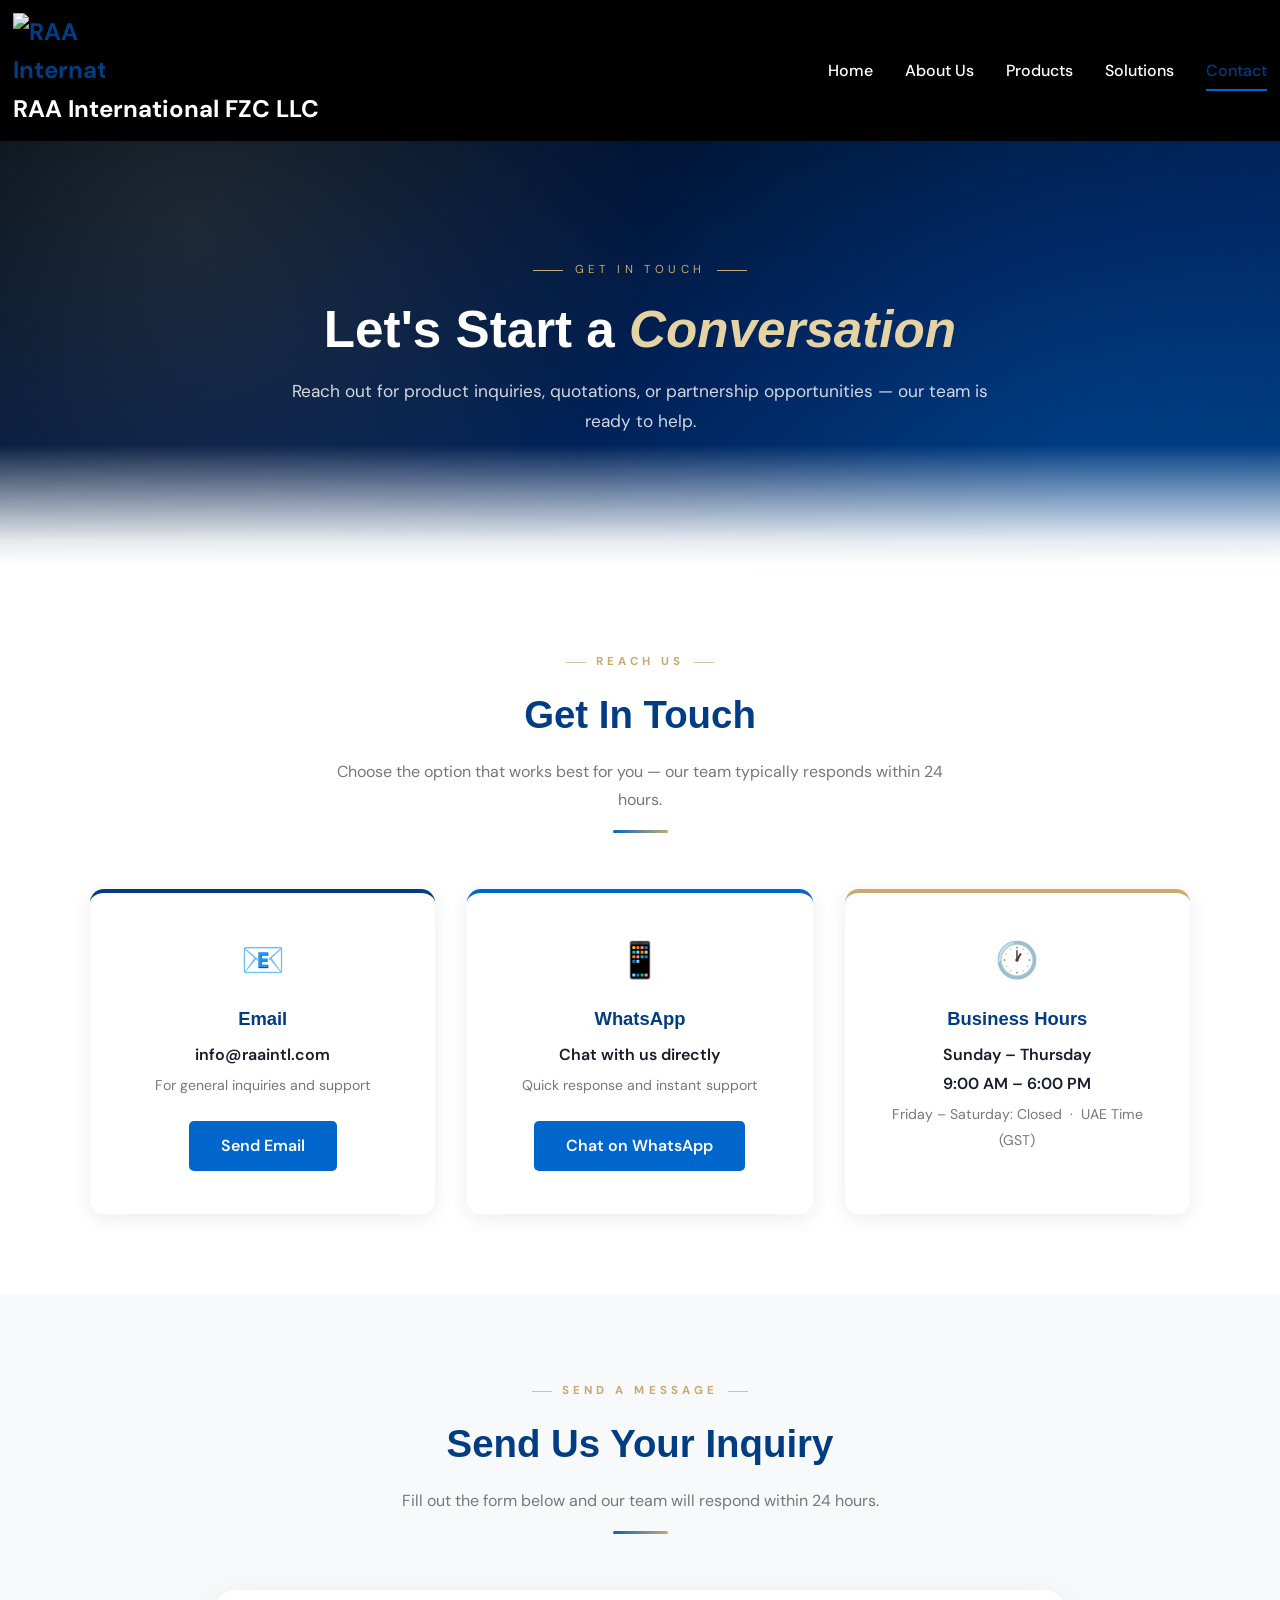
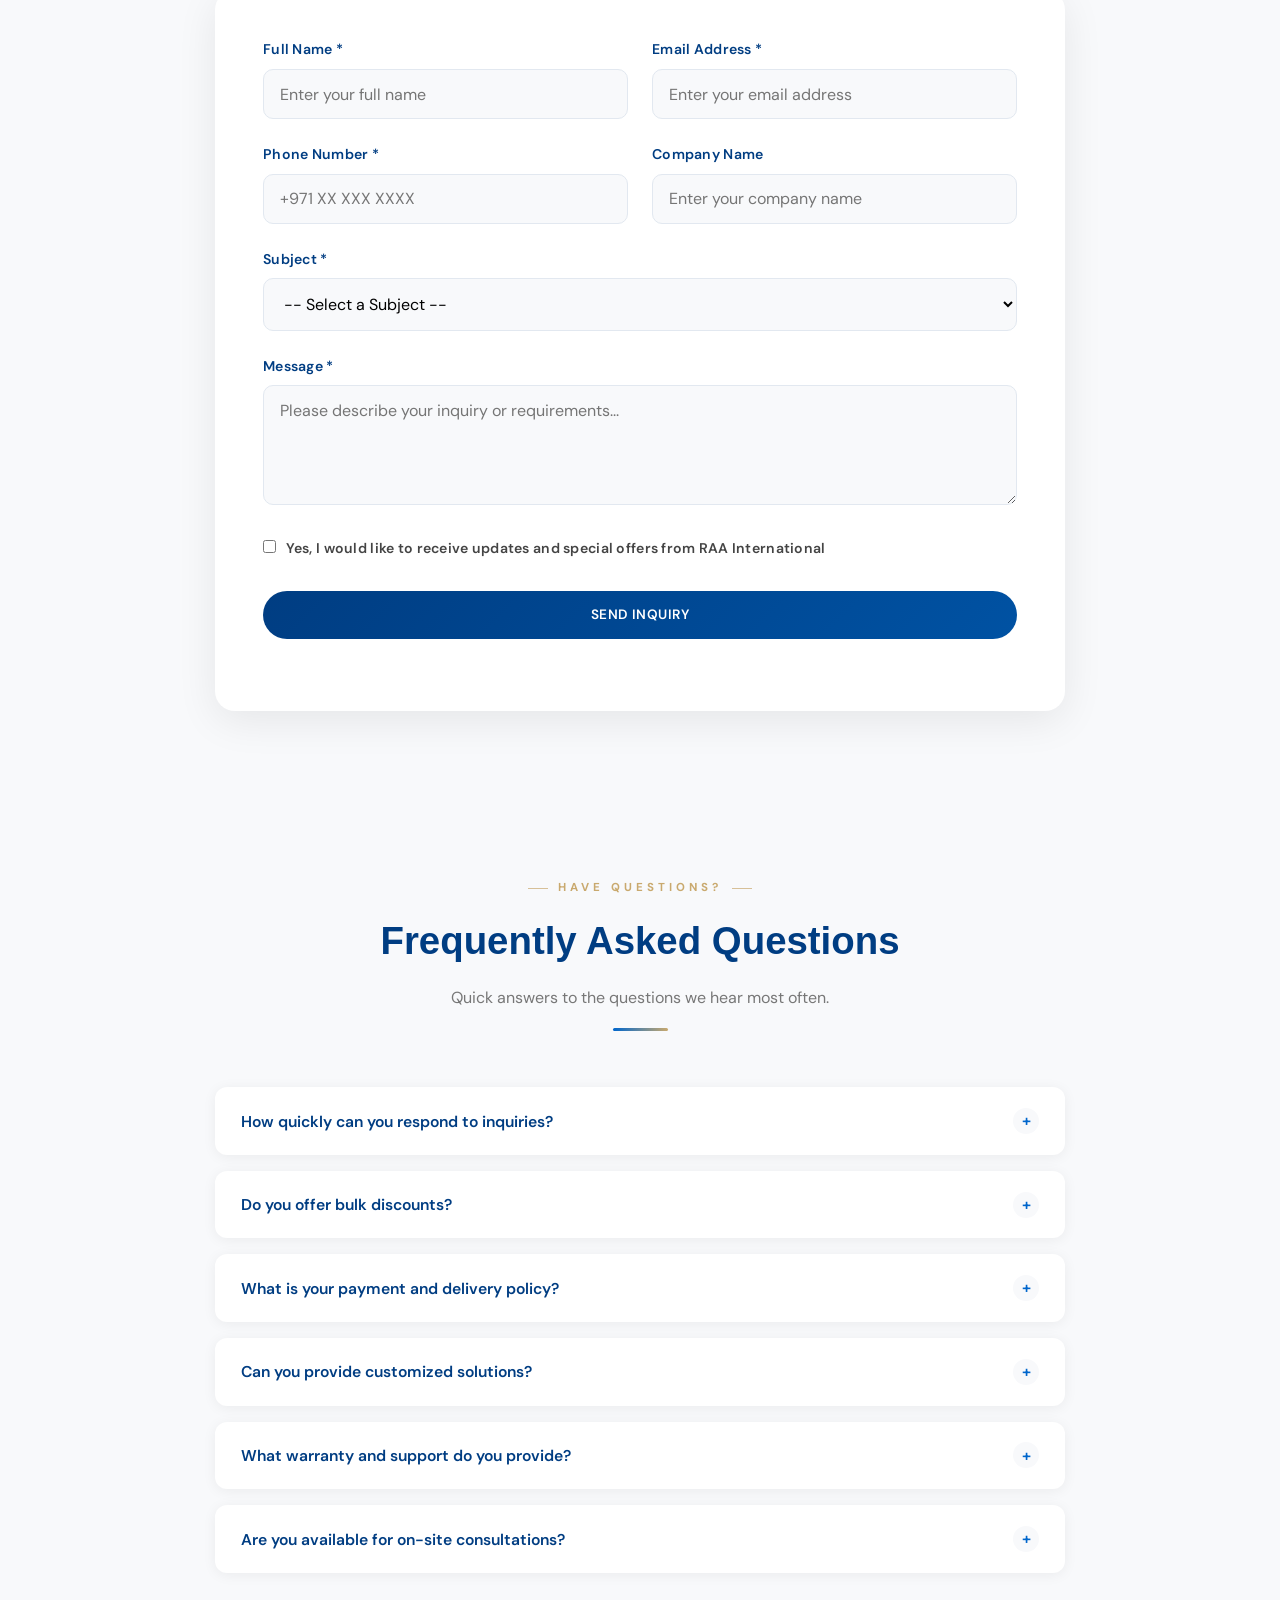
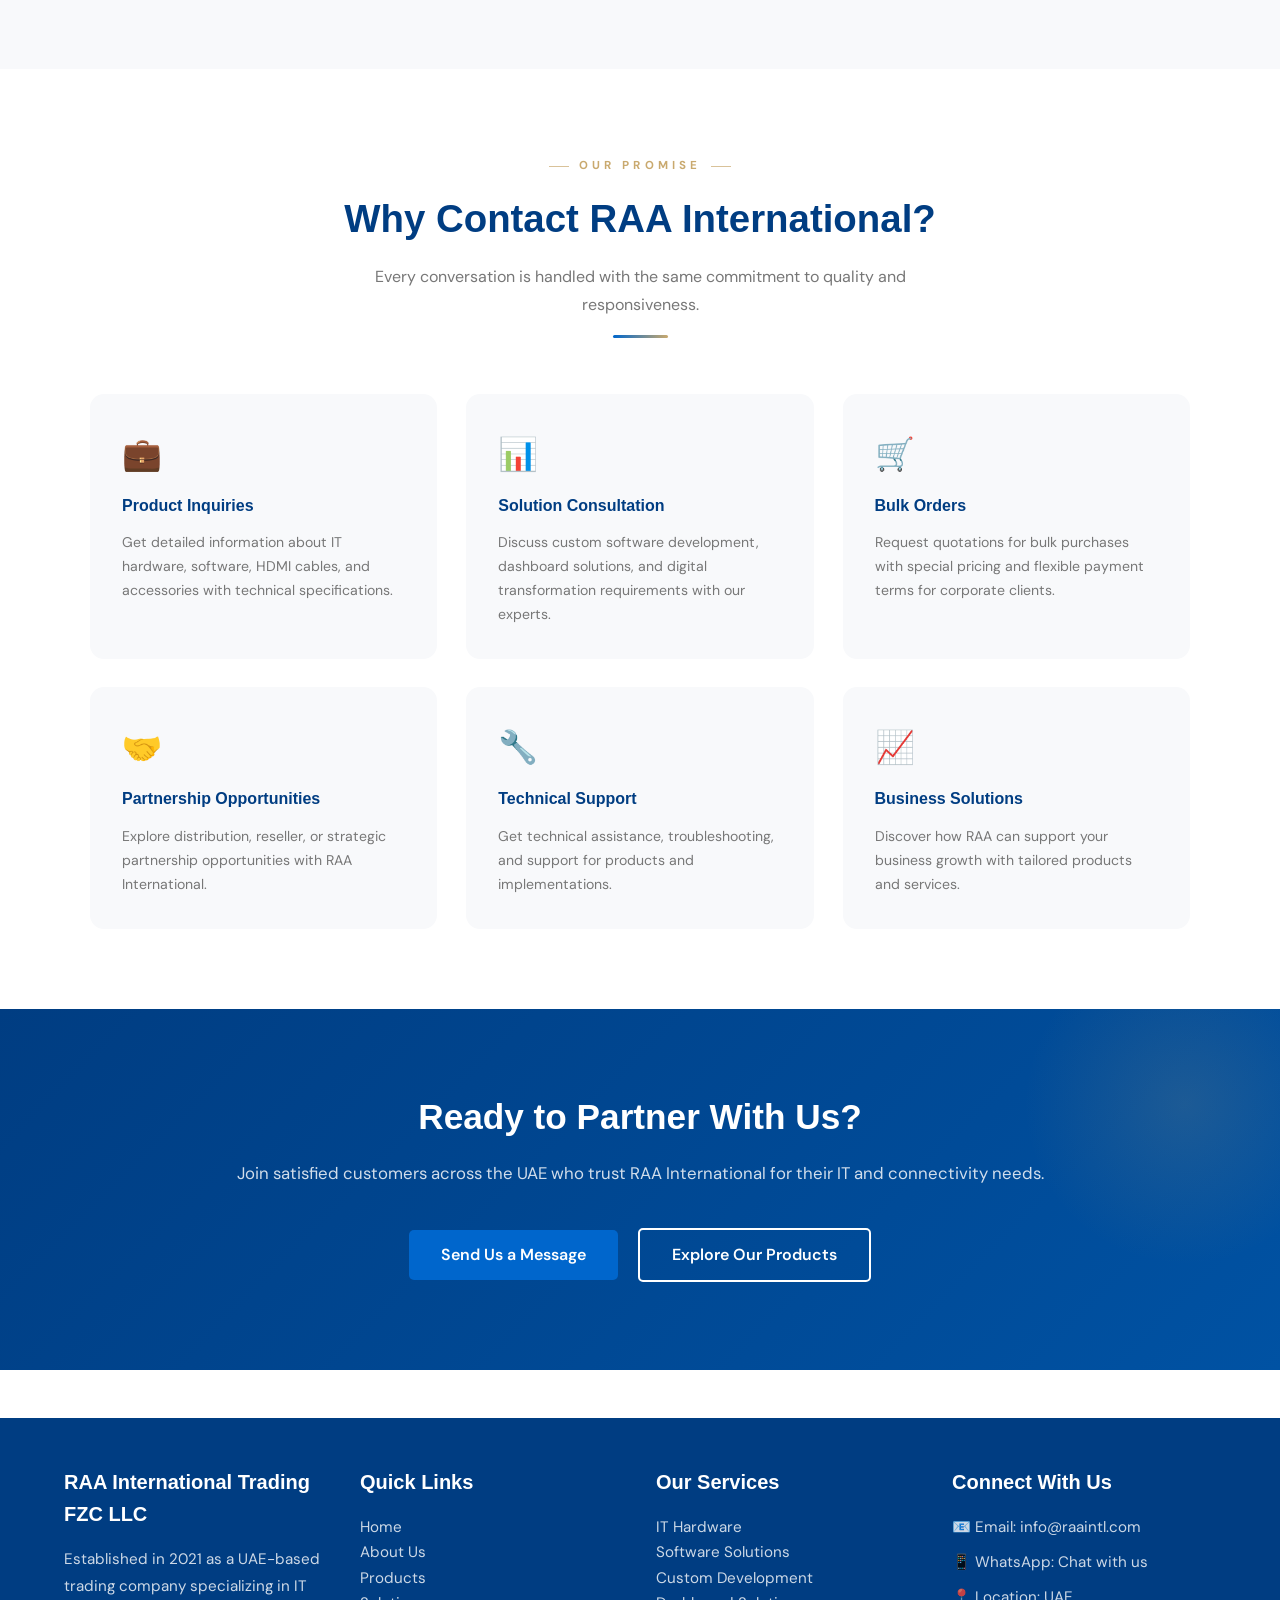
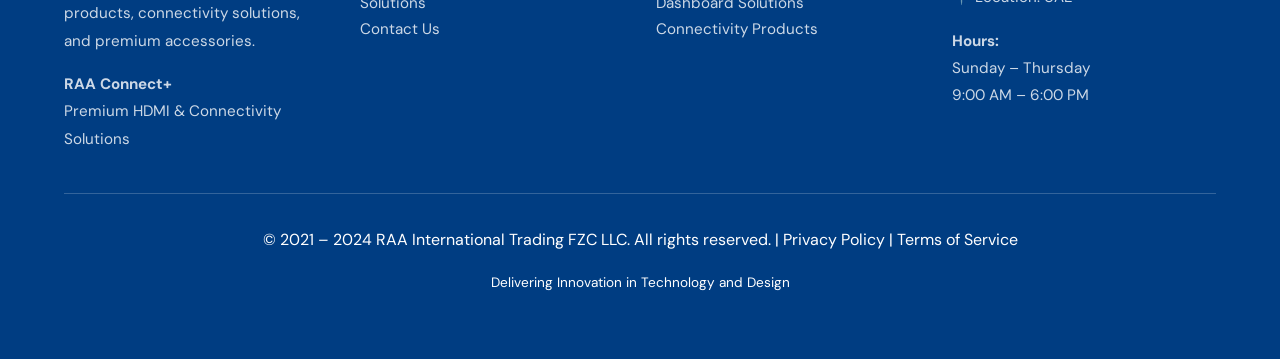
==== contact.html @ 1f9fe879 "Add files via upload" ====
<!DOCTYPE html>
<html lang="en">

<head>
    <meta charset="UTF-8">
    <meta name="viewport" content="width=device-width, initial-scale=1.0">
    <meta name="description"
        content="Contact RAA International Trading FZC LLC - Get in touch for product inquiries, quotations, or partnership opportunities in the UAE.">
    <meta name="keywords" content="contact RAA International, inquiry, support, partnership, UAE">
    <meta name="author" content="RAA International Trading FZC LLC">
    <title>Contact Us - RAA International Trading</title>
    <link rel="stylesheet" href="styles.css">
    <link
        href="https://fonts.googleapis.com/css2?family=Cormorant+Garamond:ital,wght@0,300;0,400;0,600;1,300&family=DM+Sans:wght@300;400;500;600;700&display=swap"
        rel="stylesheet">

    <style>
        /* ══════════════════════════════════════════
           CONTACT PAGE — ADDITIONAL STYLES
        ══════════════════════════════════════════ */

        :root {
            --gold: #C9A96E;
            --gold-light: #e6d3a3;
            --gold-dark: #9F7E4A;
            --blue-deep: #003D82;
            --blue-mid: #0052A3;
            --blue-accent: #0066CC;
            --off-white: #F8F9FB;
            --text-dark: #1a1a2e;
            --text-mid: #444;
            --text-soft: #777;
        }

        /* ── HERO ── */
        .con-hero {
            position: relative;
            width: 100vw;
            left: 50%;
            margin-left: -50vw;
            padding: 7rem 5% 8rem;
            overflow: hidden;
            background: linear-gradient(160deg, #000c1a 0%, #002055 55%, #003D82 100%);
            text-align: center;
        }

        .con-hero::before {
            content: "";
            position: absolute;
            inset: 0;
            background-image:
                radial-gradient(circle at 15% 20%, rgba(201, 169, 110, 0.15) 0%, transparent 40%),
                radial-gradient(circle at 85% 80%, rgba(0, 102, 204, 0.25) 0%, transparent 45%);
            pointer-events: none;
        }

        .con-hero-content {
            position: relative;
            z-index: 2;
            max-width: 700px;
            margin: 0 auto;
            color: #fff;
        }

        .con-hero-eyebrow {
            font-size: 0.72rem;
            letter-spacing: 0.38em;
            text-transform: uppercase;
            color: var(--gold);
            margin-bottom: 1.2rem;
            display: inline-flex;
            align-items: center;
            gap: 12px;
        }

        .con-hero-eyebrow::before,
        .con-hero-eyebrow::after {
            content: '';
            width: 30px;
            height: 1px;
            background: var(--gold);
        }

        .con-hero-content h1 {
            color: #fff;
            font-size: clamp(2.2rem, 4.5vw, 3.2rem);
            font-weight: 800;
            line-height: 1.2;
            margin-bottom: 1rem;
        }

        .con-hero-content h1 em {
            font-style: italic;
            color: var(--gold-light);
        }

        .con-hero-content p {
            color: rgba(255, 255, 255, 0.82);
            font-size: 1.08rem;
            line-height: 1.75;
            margin-bottom: 0;
        }

        .con-hero::after {
            content: "";
            position: absolute;
            bottom: 0;
            left: 0;
            width: 100%;
            height: 120px;
            background: linear-gradient(to bottom, transparent 0%, rgba(255, 255, 255, 0.9) 80%, #fff 100%);
            z-index: 1;
            pointer-events: none;
        }

        /* ── SECTION WRAPPER ── */
        .con-section {
            padding: 5rem 5%;
        }

        .con-section.alt-bg {
            background: var(--off-white);
        }

        .con-section-header {
            text-align: center;
            margin-bottom: 3.5rem;
        }

        .section-eyebrow {
            font-size: 0.72rem;
            letter-spacing: 0.35em;
            text-transform: uppercase;
            color: var(--gold);
            font-weight: 700;
            display: inline-flex;
            align-items: center;
            gap: 10px;
            margin-bottom: 0.8rem;
        }

        .section-eyebrow::before,
        .section-eyebrow::after {
            content: '';
            width: 20px;
            height: 1px;
            background: var(--gold);
            opacity: 0.7;
        }

        .con-section-header h2 {
            font-size: clamp(1.8rem, 3vw, 2.6rem);
            color: var(--blue-deep);
            margin-bottom: 0.8rem;
        }

        .con-section-header p {
            color: var(--text-soft);
            font-size: 1rem;
            max-width: 650px;
            margin: 0 auto;
            line-height: 1.75;
        }

        .section-divider {
            width: 55px;
            height: 3px;
            background: linear-gradient(90deg, var(--blue-accent), var(--gold));
            border-radius: 2px;
            margin: 1rem auto 0;
        }

        /* ── CONTACT INFO CARDS ── */
        .con-info-grid {
            display: grid;
            grid-template-columns: repeat(3, 1fr);
            gap: 2rem;
            max-width: 1100px;
            margin: 0 auto;
        }

        .con-info-card {
            background: #fff;
            border-radius: 14px;
            padding: 2.4rem 2rem;
            text-align: center;
            box-shadow: 0 4px 20px rgba(0, 0, 0, 0.08);
            border-top: 4px solid var(--blue-deep);
            transition: all 0.3s ease;
        }

        .con-info-card:nth-child(2) {
            border-top-color: var(--blue-accent);
        }

        .con-info-card:nth-child(3) {
            border-top-color: var(--gold);
        }

        .con-info-card:hover {
            transform: translateY(-6px);
            box-shadow: 0 14px 34px rgba(0, 0, 0, 0.14);
        }

        .con-info-icon {
            font-size: 2.2rem;
            margin-bottom: 1rem;
        }

        .con-info-card h3 {
            color: var(--blue-deep);
            font-size: 1.15rem;
            margin-bottom: 0.5rem;
        }

        .con-info-card .con-info-main {
            color: var(--text-dark);
            font-weight: 600;
            margin-bottom: 0.2rem;
        }

        .con-info-card .con-info-sub {
            font-size: 0.88rem;
            color: var(--text-soft);
            margin-bottom: 1.4rem;
        }

        @media (max-width: 900px) {
            .con-info-grid {
                grid-template-columns: 1fr;
            }
        }

        /* ── FORM PANEL ── */
        .con-form-panel {
            max-width: 850px;
            margin: 0 auto;
            background: #fff;
            border-radius: 20px;
            padding: 3rem;
            box-shadow: 0 10px 40px rgba(0, 0, 0, 0.08);
        }

        .con-form-grid {
            display: grid;
            grid-template-columns: 1fr 1fr;
            gap: 0 1.5rem;
        }

        .con-form-grid .form-group.full {
            grid-column: 1 / -1;
        }

        #contactForm {
            max-width: none;
            margin: 0;
        }

        #contactForm label {
            font-size: 0.88rem;
            font-weight: 600;
            color: var(--blue-deep);
            letter-spacing: 0.02em;
        }

        #contactForm input[type="text"],
        #contactForm input[type="email"],
        #contactForm input[type="tel"],
        #contactForm textarea,
        #contactForm select {
            border: 1px solid #e2e8f0;
            border-radius: 10px;
            padding: 0.85rem 1rem;
            background: var(--off-white);
            font-family: 'DM Sans', sans-serif;
        }

        #contactForm input[type="text"]:focus,
        #contactForm input[type="email"]:focus,
        #contactForm input[type="tel"]:focus,
        #contactForm textarea:focus,
        #contactForm select:focus {
            border-color: var(--gold);
            background: #fff;
            box-shadow: 0 0 0 3px rgba(201, 169, 110, 0.18);
        }

        #contactForm .checkbox-row {
            display: flex;
            align-items: flex-start;
            gap: 0.6rem;
            font-size: 0.88rem;
            color: var(--text-mid);
        }

        #contactForm .checkbox-row input {
            width: auto;
            margin-top: 0.2rem;
        }

        #contactForm button[type="submit"] {
            background: linear-gradient(135deg, var(--blue-deep), var(--blue-mid));
            border-radius: 30px;
            padding: 0.95rem;
            font-family: 'DM Sans', sans-serif;
            letter-spacing: 0.03em;
            text-transform: uppercase;
            font-size: 0.85rem;
        }

        #contactForm button[type="submit"]:hover {
            background: linear-gradient(135deg, var(--blue-mid), var(--blue-accent));
        }

        #formMessage {
            max-width: 850px;
            margin: 1.5rem auto 0 !important;
            border-radius: 10px;
            font-family: 'DM Sans', sans-serif;
        }

        @media (max-width: 640px) {
            .con-form-grid {
                grid-template-columns: 1fr;
            }

            .con-form-panel {
                padding: 2rem 1.4rem;
            }
        }

        /* ── FAQ ACCORDION ── */
        .faq-list {
            max-width: 850px;
            margin: 0 auto;
        }

        .faq-item {
            background: #fff;
            border-radius: 12px;
            box-shadow: 0 2px 14px rgba(0, 0, 0, 0.06);
            margin-bottom: 1rem;
            overflow: hidden;
        }

        .faq-question {
            display: flex;
            align-items: center;
            justify-content: space-between;
            gap: 1rem;
            padding: 1.3rem 1.6rem;
            cursor: pointer;
            font-weight: 600;
            color: var(--blue-deep);
            font-size: 0.98rem;
        }

        .faq-question .faq-toggle {
            flex-shrink: 0;
            width: 26px;
            height: 26px;
            border-radius: 50%;
            background: var(--off-white);
            color: var(--blue-accent);
            display: flex;
            align-items: center;
            justify-content: center;
            font-size: 1rem;
            transition: transform 0.3s ease, background 0.3s ease;
        }

        .faq-item.open .faq-question .faq-toggle {
            transform: rotate(45deg);
            background: var(--gold);
            color: #fff;
        }

        .faq-answer {
            max-height: 0;
            overflow: hidden;
            transition: max-height 0.35s ease, padding 0.35s ease;
            padding: 0 1.6rem;
        }

        .faq-answer p {
            color: var(--text-mid);
            font-size: 0.92rem;
            line-height: 1.75;
            margin: 0 0 1.4rem;
        }

        .faq-item.open .faq-answer {
            max-height: 300px;
        }

        /* ── WHY CONTACT / WHY GRID ── */
        .why-section {
            padding: 5rem 5%;
            background: #fff;
        }

        .why-grid {
            display: grid;
            grid-template-columns: repeat(3, 1fr);
            gap: 1.8rem;
            max-width: 1100px;
            margin: 0 auto;
        }

        .why-card {
            background: var(--off-white);
            border-radius: 14px;
            padding: 2rem;
            display: flex;
            flex-direction: column;
            gap: 0.8rem;
            transition: all 0.3s ease;
            border-top: 3px solid transparent;
        }

        .why-card:hover {
            transform: translateY(-5px);
            box-shadow: 0 10px 30px rgba(0, 0, 0, 0.1);
            border-top-color: var(--blue-accent);
            background: #fff;
        }

        .why-icon {
            font-size: 2rem;
        }

        .why-card h4 {
            font-size: 1rem;
            color: var(--blue-deep);
            font-weight: 700;
            margin: 0;
        }

        .why-card p {
            font-size: 0.88rem;
            color: var(--text-soft);
            line-height: 1.7;
            margin: 0;
        }

        @media (max-width: 768px) {
            .why-grid {
                grid-template-columns: 1fr 1fr;
            }
        }

        @media (max-width: 480px) {
            .why-grid {
                grid-template-columns: 1fr;
            }
        }

        /* ── CTA BANNER ── */
        .con-cta {
            background: linear-gradient(135deg, #003D82 0%, #0052A3 100%);
            padding: 5rem 5%;
            text-align: center;
            position: relative;
            overflow: hidden;
        }

        .con-cta::before {
            content: "";
            position: absolute;
            top: -80px;
            right: -80px;
            width: 350px;
            height: 350px;
            background: radial-gradient(circle, rgba(201, 169, 110, 0.14) 0%, transparent 65%);
            pointer-events: none;
        }

        .con-cta h2 {
            color: #fff;
            font-size: 2.2rem;
            margin-bottom: 0.8rem;
        }

        .con-cta p {
            color: rgba(255, 255, 255, 0.82);
            font-size: 1.05rem;
            margin-bottom: 2rem;
        }

        /* ── SCROLL REVEAL ── */
        .reveal {
            opacity: 0;
            transform: translateY(30px);
            transition: opacity 0.6s ease, transform 0.6s ease;
        }

        .reveal.visible {
            opacity: 1;
            transform: translateY(0);
        }
    </style>
</head>

<body>

    <!-- ==================== HEADER & NAVIGATION ==================== -->
    <header>
        <nav>
            <div class="logo">
                <img src="images/RA_New.png" alt="RAA International" style="width: 30%; cursor: pointer;"
                    title="RAA International Trading FZC LLC">
                <span class="logo-text">RAA International FZC LLC</span>
            </div>

            <button class="mobile-menu-toggle" id="mobileMenuToggle">☰</button>
            <ul class="nav-links" id="navLinks">
                <li><a href="index.html">Home</a></li>
                <li><a href="about.html">About Us</a></li>
                <li><a href="products.html">Products</a></li>
                <li><a href="solutions.html">Solutions</a></li>
                <li><a href="contact.html" class="active">Contact</a></li>
            </ul>
        </nav>
    </header>

    <!-- ==================== HERO ==================== -->
    <div class="con-hero">
        <div class="con-hero-content">
            <div class="con-hero-eyebrow">Get In Touch</div>
            <h1>Let's Start a <em>Conversation</em></h1>
            <p>Reach out for product inquiries, quotations, or partnership opportunities — our team is ready to
                help.</p>
        </div>
    </div>

    <!-- ==================== CONTACT INFORMATION ==================== -->
    <section class="con-section">
        <div class="con-section-header reveal">
            <span class="section-eyebrow">Reach Us</span>
            <h2>Get In Touch</h2>
            <p>Choose the option that works best for you — our team typically responds within 24 hours.</p>
            <div class="section-divider"></div>
        </div>

        <div class="con-info-grid">
            <div class="con-info-card reveal">
                <div class="con-info-icon">📧</div>
                <h3>Email</h3>
                <p class="con-info-main">info@raaintl.com</p>
                <p class="con-info-sub">For general inquiries and support</p>
                <a href="mailto:info@raaintl.com" class="cta-button" style="display: inline-block; margin: 0;">Send
                    Email</a>
            </div>
            <div class="con-info-card reveal">
                <div class="con-info-icon">📱</div>
                <h3>WhatsApp</h3>
                <p class="con-info-main">Chat with us directly</p>
                <p class="con-info-sub">Quick response and instant support</p>
                <a href="https://wa.me/971503212721" class="cta-button"
                    style="display: inline-block; margin: 0;">Chat on WhatsApp</a>
            </div>
            <div class="con-info-card reveal">
                <div class="con-info-icon">🕐</div>
                <h3>Business Hours</h3>
                <p class="con-info-main">Sunday – Thursday<br>9:00 AM – 6:00 PM</p>
                <p class="con-info-sub">Friday – Saturday: Closed &nbsp;·&nbsp; UAE Time (GST)</p>
            </div>
        </div>
    </section>

    <!-- ==================== CONTACT FORM ==================== -->
    <section class="con-section alt-bg">
        <div class="con-section-header reveal">
            <span class="section-eyebrow">Send a Message</span>
            <h2>Send Us Your Inquiry</h2>
            <p>Fill out the form below and our team will respond within 24 hours.</p>
            <div class="section-divider"></div>
        </div>

        <div class="con-form-panel reveal">
            <form id="contactForm">
                <div class="con-form-grid">
                    <div class="form-group">
                        <label for="name">Full Name *</label>
                        <input type="text" id="name" name="name" placeholder="Enter your full name" required>
                    </div>

                    <div class="form-group">
                        <label for="email">Email Address *</label>
                        <input type="email" id="email" name="email" placeholder="Enter your email address" required>
                    </div>

                    <div class="form-group">
                        <label for="phone">Phone Number *</label>
                        <input type="tel" id="phone" name="phone" placeholder="+971 XX XXX XXXX" required>
                    </div>

                    <div class="form-group">
                        <label for="company">Company Name</label>
                        <input type="text" id="company" name="company" placeholder="Enter your company name">
                    </div>

                    <div class="form-group full">
                        <label for="subject">Subject *</label>
                        <select id="subject" name="subject" required>
                            <option value="">-- Select a Subject --</option>
                            <option value="product-inquiry">Product Inquiry</option>
                            <option value="service-inquiry">Service Inquiry</option>
                            <option value="software-development">Software Development</option>
                            <option value="dashboard-solution">Dashboard Solution</option>
                            <option value="partnership">Partnership Opportunity</option>
                            <option value="bulk-order">Bulk Order</option>
                            <option value="support">Technical Support</option>
                            <option value="other">Other</option>
                        </select>
                    </div>

                    <div class="form-group full">
                        <label for="message">Message *</label>
                        <textarea id="message" name="message" placeholder="Please describe your inquiry or requirements..."
                            required></textarea>
                    </div>

                    <div class="form-group full">
                        <label class="checkbox-row">
                            <input type="checkbox" name="subscribe">
                            <span>Yes, I would like to receive updates and special offers from RAA
                                International</span>
                        </label>
                    </div>

                    <div class="form-group full">
                        <button type="submit">Send Inquiry</button>
                    </div>
                </div>
            </form>
        </div>

        <div id="formMessage" style="display: none; padding: 1rem; text-align: center;"></div>
    </section>

    <!-- ==================== FAQ ==================== -->
    <section class="con-section alt-bg">
        <div class="con-section-header reveal">
            <span class="section-eyebrow">Have Questions?</span>
            <h2>Frequently Asked Questions</h2>
            <p>Quick answers to the questions we hear most often.</p>
            <div class="section-divider"></div>
        </div>

        <div class="faq-list">
            <div class="faq-item reveal">
                <div class="faq-question" onclick="toggleFaq(this)">
                    <span>How quickly can you respond to inquiries?</span>
                    <span class="faq-toggle">+</span>
                </div>
                <div class="faq-answer">
                    <p>We aim to respond to all inquiries within 24 hours during business hours (Sunday–Thursday, 9
                        AM – 6 PM GST). For urgent matters, contact us via WhatsApp for immediate assistance.</p>
                </div>
            </div>
            <div class="faq-item reveal">
                <div class="faq-question" onclick="toggleFaq(this)">
                    <span>Do you offer bulk discounts?</span>
                    <span class="faq-toggle">+</span>
                </div>
                <div class="faq-answer">
                    <p>Yes, we provide competitive pricing for bulk orders and corporate clients. Please contact our
                        sales team with your requirements for a customized quotation.</p>
                </div>
            </div>
            <div class="faq-item reveal">
                <div class="faq-question" onclick="toggleFaq(this)">
                    <span>What is your payment and delivery policy?</span>
                    <span class="faq-toggle">+</span>
                </div>
                <div class="faq-answer">
                    <p>We accept various payment methods including bank transfer, cash, and credit terms for
                        eligible businesses. Delivery is arranged based on location and can typically be completed
                        within 1-3 business days in the UAE.</p>
                </div>
            </div>
            <div class="faq-item reveal">
                <div class="faq-question" onclick="toggleFaq(this)">
                    <span>Can you provide customized solutions?</span>
                    <span class="faq-toggle">+</span>
                </div>
                <div class="faq-answer">
                    <p>Absolutely! We specialize in custom software development, dashboard solutions, and tailored
                        IT services. Contact our solutions team to discuss your specific requirements.</p>
                </div>
            </div>
            <div class="faq-item reveal">
                <div class="faq-question" onclick="toggleFaq(this)">
                    <span>What warranty and support do you provide?</span>
                    <span class="faq-toggle">+</span>
                </div>
                <div class="faq-answer">
                    <p>All products come with manufacturer warranties. We provide technical support, after-sales
                        service, and can arrange extended warranty packages as needed.</p>
                </div>
            </div>
            <div class="faq-item reveal">
                <div class="faq-question" onclick="toggleFaq(this)">
                    <span>Are you available for on-site consultations?</span>
                    <span class="faq-toggle">+</span>
                </div>
                <div class="faq-answer">
                    <p>Yes, our team can arrange on-site consultations for corporate clients, system integrators,
                        and large projects. Contact us to schedule a visit.</p>
                </div>
            </div>
        </div>
    </section>

    <!-- ==================== WHY CONTACT ==================== -->
    <section class="why-section">
        <div class="con-section-header reveal">
            <span class="section-eyebrow">Our Promise</span>
            <h2>Why Contact RAA International?</h2>
            <p>Every conversation is handled with the same commitment to quality and responsiveness.</p>
            <div class="section-divider"></div>
        </div>
        <div class="why-grid">
            <div class="why-card reveal">
                <div class="why-icon">💼</div>
                <h4>Product Inquiries</h4>
                <p>Get detailed information about IT hardware, software, HDMI cables, and accessories with
                    technical specifications.</p>
            </div>
            <div class="why-card reveal">
                <div class="why-icon">📊</div>
                <h4>Solution Consultation</h4>
                <p>Discuss custom software development, dashboard solutions, and digital transformation
                    requirements with our experts.</p>
            </div>
            <div class="why-card reveal">
                <div class="why-icon">🛒</div>
                <h4>Bulk Orders</h4>
                <p>Request quotations for bulk purchases with special pricing and flexible payment terms for
                    corporate clients.</p>
            </div>
            <div class="why-card reveal">
                <div class="why-icon">🤝</div>
                <h4>Partnership Opportunities</h4>
                <p>Explore distribution, reseller, or strategic partnership opportunities with RAA International.
                </p>
            </div>
            <div class="why-card reveal">
                <div class="why-icon">🔧</div>
                <h4>Technical Support</h4>
                <p>Get technical assistance, troubleshooting, and support for products and implementations.</p>
            </div>
            <div class="why-card reveal">
                <div class="why-icon">📈</div>
                <h4>Business Solutions</h4>
                <p>Discover how RAA can support your business growth with tailored products and services.</p>
            </div>
        </div>
    </section>

    <!-- ==================== CALL TO ACTION ==================== -->
    <section class="con-cta">
        <h2>Ready to Partner With Us?</h2>
        <p>Join satisfied customers across the UAE who trust RAA International for their IT and connectivity needs.
        </p>
        <a href="#contactForm" class="cta-button">Send Us a Message</a>
        <a href="products.html" class="cta-button cta-button-secondary">Explore Our Products</a>
    </section>

    <!-- ==================== FOOTER ==================== -->
    <footer>
        <div class="footer-content">
            <div class="footer-section">
                <h4>RAA International Trading FZC LLC</h4>
                <p>Established in 2021 as a UAE-based trading company specializing in IT products, connectivity
                    solutions, and premium accessories.</p>
                <p style="margin-top: 1rem;"><strong>RAA Connect+</strong><br>Premium HDMI &amp; Connectivity
                    Solutions</p>
            </div>
            <div class="footer-section">
                <h4>Quick Links</h4>
                <a href="index.html">Home</a><br>
                <a href="about.html">About Us</a><br>
                <a href="products.html">Products</a><br>
                <a href="solutions.html">Solutions</a><br>
                <a href="contact.html">Contact Us</a><br>
            </div>
            <div class="footer-section">
                <h4>Our Services</h4>
                <a href="products.html">IT Hardware</a><br>
                <a href="products.html">Software Solutions</a><br>
                <a href="solutions.html">Custom Development</a><br>
                <a href="solutions.html">Dashboard Solutions</a><br>
                <a href="products.html">Connectivity Products</a><br>
            </div>
            <div class="footer-section">
                <h4>Connect With Us</h4>
                <p>📧 Email: <a href="mailto:info@raaintl.com">info@raaintl.com</a></p>
                <p>📱 WhatsApp: <a href="https://wa.me/971503212721">Chat with us</a></p>
                <p>📍 Location: UAE</p>
                <p style="margin-top: 1rem;"><strong>Hours:</strong><br>Sunday – Thursday<br>9:00 AM – 6:00 PM</p>
            </div>
        </div>
        <div class="footer-bottom">
            <p>© 2021 – 2024 RAA International Trading FZC LLC. All rights reserved. | Privacy Policy | Terms of
                Service</p>
            <p style="margin-top: 0.8rem; font-size: 0.85rem;">Delivering Innovation in Technology and Design</p>
        </div>
    </footer>

    <!-- ==================== SCRIPTS ==================== -->
    <script>
        // ── Mobile Menu ──
        const mobileMenuToggle = document.getElementById('mobileMenuToggle');
        const navLinksEl = document.getElementById('navLinks');

        mobileMenuToggle.addEventListener('click', () => {
            navLinksEl.classList.toggle('active');
        });

        document.querySelectorAll('.nav-links a').forEach(link => {
            link.addEventListener('click', () => navLinksEl.classList.remove('active'));
        });

        // ── Active Link ──
        function setActiveLink() {
            const currentPage = window.location.pathname.split('/').pop() || 'index.html';
            document.querySelectorAll('.nav-links a').forEach(link => {
                link.classList.remove('active');
                if (link.getAttribute('href') === currentPage) link.classList.add('active');
            });
        }
        setActiveLink();

        // ── Scroll Reveal ──
        const revealObserver = new IntersectionObserver((entries) => {
            entries.forEach(entry => {
                if (entry.isIntersecting) {
                    entry.target.classList.add('visible');
                    revealObserver.unobserve(entry.target);
                }
            });
        }, { threshold: 0.08, rootMargin: '0px 0px -50px 0px' });

        document.querySelectorAll('.reveal').forEach(el => revealObserver.observe(el));

        // ── FAQ Accordion ──
        function toggleFaq(el) {
            const item = el.parentElement;
            const wasOpen = item.classList.contains('open');
            document.querySelectorAll('.faq-item').forEach(f => f.classList.remove('open'));
            if (!wasOpen) item.classList.add('open');
        }

        // ── Contact Form Handling ──
        const contactForm = document.getElementById('contactForm');
        const formMessage = document.getElementById('formMessage');

        contactForm.addEventListener('submit', function (e) {
            e.preventDefault();

            const name = document.getElementById('name').value.trim();
            const email = document.getElementById('email').value.trim();
            const phone = document.getElementById('phone').value.trim();
            const subject = document.getElementById('subject').value;
            const message = document.getElementById('message').value.trim();

            if (!name || !email || !phone || !subject || !message) {
                showMessage('Please fill in all required fields.', 'error');
                return;
            }

            const emailRegex = /^[^\s@]+@[^\s@]+\.[^\s@]+$/;
            if (!emailRegex.test(email)) {
                showMessage('Please enter a valid email address.', 'error');
                return;
            }

            showMessage('Thank you for your inquiry! Our team will contact you within 24 hours.', 'success');
            contactForm.reset();

            console.log({
                name: name,
                email: email,
                phone: phone,
                company: document.getElementById('company').value,
                subject: subject,
                message: message,
                subscribe: document.querySelector('input[name="subscribe"]').checked,
                timestamp: new Date().toISOString()
            });
        });

        function showMessage(text, type) {
            formMessage.textContent = text;
            formMessage.style.display = 'block';
            formMessage.style.borderRadius = '10px';
            formMessage.style.backgroundColor = type === 'success' ? '#d4edda' : '#f8d7da';
            formMessage.style.color = type === 'success' ? '#155724' : '#721c24';
            formMessage.style.borderLeft = '4px solid ' + (type === 'success' ? '#28a745' : '#dc3545');

            setTimeout(() => {
                formMessage.style.display = 'none';
            }, 5000);
        }

        // Smooth scroll to form on anchor click
        document.querySelectorAll('a[href="#contactForm"]').forEach(link => {
            link.addEventListener('click', function (e) {
                e.preventDefault();
                document.getElementById('contactForm').scrollIntoView({ behavior: 'smooth' });
                document.getElementById('name').focus();
            });
        });
    </script>
</body>

</html>
---- styles.css ----
/* ==================== GLOBAL STYLES ==================== */
* {
    margin: 0;
    padding: 0;
    box-sizing: border-box;
}

:root {
    --primary-blue: #003D82;
    --secondary-blue: #0052A3;
    --light-gray: #F5F5F5;
    --dark-gray: #333333;
    --text-gray: #666666;
    --white: #FFFFFF;
    --accent: #0066CC;
    --gold: #C9A96E;
    --gold-dark: #9F7E4A;
    --text-dim: rgba(255, 255, 255, 0.7);
}

html {
    scroll-behavior: smooth;
    overflow-x: hidden;
    width: 100%;
}

body {
    /* font-family: 'Segoe UI', Tahoma, sans-serif; */
    font-family: 'DM Sans', sans-serif;

    line-height: 1.6;
    color: var(--dark-gray);
    background-color: var(--white);
    margin: 0;
    padding: 0;
    overflow-x: hidden;
    width: 100%;
}

/* ==================== TYPOGRAPHY ==================== */
h1, h2, h3, h4, h5, h6 {
    font-family: Arial, Helvetica, sans-serif;
    /* font-family: 'Cormorant Garamond', serif; */
    margin-bottom: 1rem;
    color: var(--primary-blue);
}

h1 {
    font-size: 2.5rem;
    font-weight: 700;
}

h2 {
    font-size: 2rem;
    font-weight: 700;
    margin-bottom: 1.5rem;
}

h3 {
    font-size: 1.5rem;
    font-weight: 600;
}

h4 {
    font-size: 1.25rem;
    font-weight: 600;
}

h5 {
    font-size: 1rem;
    font-weight: 600;
}


p {
    margin-bottom: 1rem;
    line-height: 1.8;
    /* color: var(--white); */
    color: var(--black);
}


a {
    color: var(--accent);
    text-decoration: none;
    transition: color 0.3s ease;
}

a:hover {
    color: var(--secondary-blue);
}

/* ==================== HEADER & NAVIGATION ==================== */
header {
    /* background-color: var(--white); */
     background-color: #000000;
    box-shadow: 0 2px 5px rgba(0, 0, 0, 0.1);
    position: sticky;
    top: 0;
    z-index: 100;
}

nav {
    display: flex;
    justify-content: space-between;
    align-items: center;
    padding: 0.8rem 1%;
    max-width: 1400px;
    /* margin: 0 auto; */
    width: 100%;
}

.logo {
    font-size: 1.5rem;
    font-weight: 700;
    color: var(--primary-blue);
    display: flex !important;
    flex-direction: column !important;
    align-items: flex-start;   /* 🔥 CHANGE THIS (center → flex-start) */
    
}

.logo span {
    color: var(--white);
}

.nav-links {
    display: flex;
    list-style: none;
    gap: 2rem;
}

.nav-links a {
    /* color: var(--dark-gray); */
    color: #ffffff; /* white text */
    font-weight: 500;
    transition: color 0.3s ease, border-bottom 0.3s ease;
    padding-bottom: 0.5rem;
    border-bottom: 2px solid transparent;
}

.nav-links a:hover,
.nav-links a.active {
    color: var(--primary-blue);
    border-bottom: 2px solid var(--accent);
}

.mobile-menu-toggle {
    display: none;
    background: none;
    border: none;
    font-size: 1.5rem;
    cursor: pointer;
    /* color: var(--primary-blue); */
    color: #ffffff;
}

/* ===== BRAND CAROUSEL ===== */
.brands-carousel {
    position: relative;
    display: flex;
    align-items: center;
     margin-top: 2rem;
}

.brands-wrapper {
    overflow: hidden;
    width: 100%;
    padding-top: 2%;
    padding-bottom: 2%;
    background: linear-gradient(
        to bottom,
        #ffffff 0%,
        #000000 25%,
        #000000 75%,
        #ffffff 100%
    );
}

.brands-track {
    display: flex;
    transition: transform 0.5s ease;
}

.brands-section {
    padding: 2rem 5%;   /* 🔥 increase top/bottom space */
    
}

/* CARD STYLE */
.brand-card {
    min-width: 180px;
    height: 100px;
    margin: 0 10px;
    background: #ffffff;
    border-radius: 10px;
    display: flex;
    align-items: center;
    justify-content: center;

    box-shadow: 0 5px 15px rgba(0,0,0,0.08);
    transition: 0.3s;
}

.brand-card:hover {
    transform: translateY(-5px);
}

/* LOGO */
.brand-card img {
    max-width: 120px;
    max-height: 60px;
    object-fit: contain;
}

/* NAV BUTTONS */
/* .brand-nav {
    background: #003D82;
    color: #fff;
    border: none;
    font-size: 20px;
    padding: 10px 14px;
    cursor: pointer;
    border-radius: 50%;
    margin: 0 10px;
    
} */

.brand-nav {
    position: absolute;
    top: 50%;
    transform: translateY(-50%);
    
    background: rgba(0,0,0,0.6);
    color: #fff;
    border: none;
    font-size: 18px;
    padding: 10px 14px;
    border-radius: 50%;
    cursor: pointer;
    z-index: 10;
}

/* LEFT button */
.brand-nav.prev {
    left: 10px;
}

/* RIGHT button */
.brand-nav.next {
    right: 10px;
}

/* Hover */
.brand-nav:hover {
    background: rgba(0,0,0,0.85);
}
.brand-nav:hover {
    background: #0052A3;
}

/* ==================== HERO SECTION ==================== */
.hero {
    background: linear-gradient(135deg, var(--primary-blue) 0%, var(--secondary-blue) 100%);
    color: var(--white);
    padding: 5rem 5%;
    text-align: center;
    min-height: 500px;
    display: flex;
    align-items: center;
    justify-content: center;
}

/* ==================== CAROUSEL/SLIDER ==================== */
/* ==================== CAROUSEL/SLIDER ==================== */
.hero-carousel {
    position: relative;
    width: 100vw !important;
    left: 50% !important;
    right: 50% !important;
    margin-left: -50vw !important;
    margin-right: -50vw !important;
    overflow: hidden;
    background: #000000 !important;
    border: none !important;
    padding: 0 !important;
    margin-top: 0 !important;
    margin-bottom: 0 !important;
    box-shadow: none !important;
    line-height: 0 !important;
    font-size: 0 !important;
}

.carousel-slides {
    position: relative;
    width: 100%;
    margin: 0 !important;
    padding: 0 !important;
    background: transparent !important;
    display: block;
    
}

.carousel-slide {
    display: none;
    position: relative;
    width: 100%;
    height: 650px;
}

.carousel-slide.active {
    display: block;
}

.slide-img {
    width: 100%;
    height: 100%;
    object-fit: cover;
    object-position: center ;
    display: block;
    position: absolute;
    top: 0;
    left: 0;
    z-index: 1;
    opacity: 0.88;
}

.hero-carousel::after {
    content: "";
    position: absolute;
    bottom: 0;
    left: 0;
    width: 100%;
    height: 140px;

    background: linear-gradient(
        to bottom,
        rgba(0,0,0,0) 0%,
        rgba(0,0,0,0.4) 40%,
        rgba(255,255,255,0.8) 85%,
        #ffffff 100%
    );

    z-index: 5;
    pointer-events: none;
}

.slide-overlay {
    position: absolute;
    top: 0;
    left: 0;
    width: 100%;
    height: 100%;
      background: linear-gradient(
        to bottom,
        rgba(0, 20, 60, 0.05) 0%,
        rgba(0, 40, 100, 0.04) 40%,
        rgba(0, 40, 100, 0.02) 70%,
        rgba(0, 40, 100, 0) 100%
    );
    /* background: linear-gradient(
        to bottom,
        rgba(0, 20, 60, 0.1) 0%,
        rgba(0, 40, 100, 0.15) 30%
        rgba(0, 40, 100, 0.2) 30%
        rgba(0, 40, 100, 0.35) 100%
    ); */
    display: flex;
    align-items: center;
    justify-content: center;
    text-align: center;
    z-index: 2;
}

.slide-overlay--right {
    align-items: right;
	justify-content: right;
    text-align: right;
    padding-right:3%
}

.slide-overlay--left1 {
    justify-content: flex-start;
    text-align: left;
    padding-left: 10%;
}

.slide-overlay--left2 {
    justify-content: flex-start;
    text-align: left;
    padding-left: 10%;
}

.slide-content {
    
    color: var(--white);
    max-width: 800px;
    padding: 2rem;
    z-index: 3;
}

.slide-content h1 {
    color: var(--white);
   
    font-size: 2.4rem;
    font-weight: 800;
    text-shadow: 0 2px 8px rgba(0, 0, 0, 0.5);
    margin-bottom: 1rem;
    line-height: 1.2;
}

.slide-content p {
    color: rgba(255, 255, 255, 0.92);
    /* color:black; */
     
    font-size: 1.15rem;
    text-shadow: 0 1px 4px rgba(0, 0, 0, 0.4);
    margin-bottom: 2rem;
}

/* Carousel Controls */
/* Carousel Controls */
.carousel-controls {
    position: absolute;
    bottom: 1.2rem;
    width: 100%;
    text-align: center;
    z-index: 10;
}

.carousel-dot {
    display: inline-block;
    width: 10px;
    height: 10px;
    margin: 0 5px;
    background: rgba(255, 255, 255, 0.5);
    border-radius: 50%;
    cursor: pointer;
    transition: background 0.3s, transform 0.3s;
}

.carousel-dot.active {
    background: var(--white);
    transform: scale(1.3);
}

.carousel-nav {
    position: absolute;
    top: 50%;
    transform: translateY(-50%);
    background: rgba(255, 255, 255, 0.2);
    border: 2px solid rgba(255, 255, 255, 0.5);
    color: var(--white);
    font-size: 1.5rem;
    width: 48px;
    height: 48px;
    border-radius: 50%;
    cursor: pointer;
    z-index: 10;
    display: flex;
    align-items: center;
    justify-content: center;
    transition: background 0.3s;
}

.carousel-nav:hover {
    background: rgba(255, 255, 255, 0.4);
}

.carousel-nav.prev { left: 1.5rem; }
.carousel-nav.next { right: 1.5rem; }

.hero-content h1 {
    color: var(--white);
    margin-bottom: 1rem;
}

.hero-content p {
    color: rgba(255, 255, 255, 0.9);
    
    font-size: 1.25rem;
    margin-bottom: 2rem;
}

.cta-button {
    display: inline-block;
    background-color: var(--accent);
    color: var(--white);
    padding: 0.75rem 2rem;
    border-radius: 5px;
    font-weight: 600;
    transition: background-color 0.3s ease, transform 0.3s ease;
    border: none;
    cursor: pointer;
    margin: 0.5rem;
}

.cta-button:hover {
    background-color: #0052A3;
    transform: translateY(-3px);
}

.cta-button-secondary {
    background-color: transparent;
    border: 2px solid var(--white);
    color: var(--white);
}

.cta-button-secondary:hover {
    background-color: var(--white);
    color: var(--primary-blue);
}

/* ==================== SECTIONS ==================== */
section {
    
    padding: 3rem 5%;
    
    margin: 0 auto;
}

section.light-bg {
    background-color: var(--light-gray);
}

.section-title {
    text-align: center;
    margin-bottom: 3rem;
}

.section-title h2 {
    position: relative;
    display: inline-block;
}

.section-title h2::after {
    content: '';
    position: absolute;
    bottom: -10px;
    left: 50%;
    transform: translateX(-50%);
    width: 60px;
    height: 4px;
    background-color: var(--accent);
    border-radius: 2px;
}

/* ==================== CARDS & GRIDS ==================== */
.card-grid {
    display: grid;
    grid-template-columns: repeat(auto-fit, minmax(300px, 1fr));
    gap: 2rem;
    margin-top: 2rem;
}

.card {
    background-color: var(--white);
    border-radius: 8px;
    padding: 2rem;
    box-shadow: 0 2px 10px rgba(0, 0, 0, 0.1);
    transition: transform 0.3s ease, box-shadow 0.3s ease;
    text-align: center;
    border-left: 5px solid #003D82;
}

.card:hover {
    transform: translateY(-5px);
    box-shadow: 0 5px 20px rgba(0, 0, 0, 0.15);
}

.card-icon {
    font-size: 3rem;
    color: var(--accent);
    margin-bottom: 1rem;
}

.card h3 {
    margin-bottom: 0.5rem;
}

.card p {
    font-size: 0.95rem;
    margin-bottom: 1.5rem;
}

/* ==================== FEATURE SECTION ==================== */
.features-grid {
    display: grid;
    grid-template-columns: repeat(auto-fit, minmax(265px, 1fr));
    gap: 0.5rem;
    margin: 0.75rem 0;
}

.feature-item {
    padding: 1.5rem;
    background-color: var(--light-gray);
    border-left: 4px solid #003D82;
    border-radius: 5px;
}

.feature-item h4 {
    color: var(--primary-blue);
    margin-bottom: 0.5rem;
}

/* ==================== PRODUCT CATEGORIES ==================== */
.category {
    margin-bottom: 3rem;
}

.category-title {
    background-color: var(--primary-blue);
    color: var(--white);
    padding: 1rem 1.5rem;
    border-radius: 5px;
    margin-bottom: 1rem;
    font-size: 1.3rem;
}

.product-list {
    display: grid;
    grid-template-columns: repeat(auto-fit, minmax(200px, 1fr));
    gap: 1rem;
}

.product-item {
    background-color: var(--light-gray);
    padding: 1rem;
    border-radius: 5px;
    border-left: 3px solid var(--accent);
    transition: background-color 0.3s ease;
}

.product-item:hover {
    background-color: #E8E8E8;
}

.product-item strong {
    color: var(--primary-blue);
}

/* ==================== FORM STYLES ==================== */
form {
    max-width: 600px;
    margin: 0 auto;
}

.form-group {
    margin-bottom: 1.5rem;
}

label {
    display: block;
    margin-bottom: 0.5rem;
    color: var(--dark-gray);
    font-weight: 500;
}

input[type="text"],
input[type="email"],
input[type="tel"],
textarea,
select {
    width: 100%;
    padding: 0.75rem;
    border: 1px solid #DDD;
    border-radius: 5px;
    font-family: inherit;
    font-size: 1rem;
    transition: border-color 0.3s ease;
}

input[type="text"]:focus,
input[type="email"]:focus,
input[type="tel"]:focus,
textarea:focus,
select:focus {
    outline: none;
    border-color: var(--accent);
    box-shadow: 0 0 0 3px rgba(0, 102, 204, 0.1);
}

textarea {
    resize: vertical;
    min-height: 120px;
}

button[type="submit"] {
    width: 100%;
    padding: 0.75rem;
    background-color: var(--accent);
    color: var(--white);
    border: none;
    border-radius: 5px;
    font-size: 1rem;
    font-weight: 600;
    cursor: pointer;
    transition: background-color 0.3s ease;
}

button[type="submit"]:hover {
    background-color: var(--secondary-blue);
}

/* ==================== CONTACT INFO ==================== */
.contact-info {
    display: grid;
    grid-template-columns: repeat(auto-fit, minmax(250px, 1fr));
    gap: 2rem;
    margin-top: 2rem;
}

.contact-card {
    background-color: var(--light-gray);
    padding: 2rem;
    border-radius: 8px;
    text-align: center;
}

.contact-card h3 {
    color: var(--primary-blue);
    margin-bottom: 1rem;
}

.contact-card a {
    color: var(--accent);
    font-weight: 500;
}

/* ==================== FOOTER ==================== */
footer {
    background-color: var(--primary-blue);
    color: var(--white);
    padding: 3rem 5%;
    margin-top: 3rem;
}

.footer-content {
    max-width: 1400px;
    margin: 0 auto;
    display: grid;
    grid-template-columns: repeat(auto-fit, minmax(250px, 1fr));
    gap: 2rem;
}

.footer-section h4 {
    color: var(--white);
    margin-bottom: 1rem;
}

.footer-section p,
.footer-section a {
    color: rgba(255, 255, 255, 0.8);
    font-size: 0.95rem;
    margin-bottom: 0.5rem;
}

.footer-section a:hover {
    color: var(--white);
}

.footer-bottom {
    text-align: center;
    margin-top: 2rem;
    padding-top: 2rem;
    border-top: 1px solid rgba(255, 255, 255, 0.2);
    color: white;
}

/* ==================== UTILITY CLASSES ==================== */
.container {
    max-width: 1400px;
    margin: 0 auto;
    padding: 0 5%;
}

.text-center {
    text-align: center;
}

.text-right {
    text-align: right;
}

.mt-1 { margin-top: 1rem; }
.mt-2 { margin-top: 2rem; }
.mt-3 { margin-top: 3rem; }
.mb-1 { margin-bottom: 1rem; }
.mb-2 { margin-bottom: 2rem; }
.mb-3 { margin-bottom: 3rem; }

.highlight {
    color: var(--accent);
    font-weight: 600;
}

.badge {
    display: inline-block;
    background-color: var(--accent);
    color: var(--white);
    padding: 0.25rem 0.75rem;
    border-radius: 20px;
    font-size: 0.85rem;
    font-weight: 600;
    margin-right: 0.5rem;
}

.list-check {
    list-style: none;
}

.list-check li {
    padding-left: 1.5rem;
    position: relative;
    margin-bottom: 0.5rem;
}

.list-check li::before {
    content: '✓';
    position: absolute;
    left: 0;
    color: var(--accent);
    font-weight: bold;
}

/* ICON STYLE */
.feature-icon {
    font-size: 2.5rem;
    margin-bottom: 0.8rem;
}

/* HEADING (clean version instead of inline style) */
.stat-heading {
    font-size: 2.5rem;
    color: var(--primary-blue);
}

/* OPTIONAL: card improvement */
.feature-item {
    text-align: center;
    padding: 2rem;
    border-radius: 10px;
    background: #fff;
    box-shadow: 0 5px 15px rgba(0,0,0,0.08);
    transition: 0.3s;
}

.feature-item:hover {
    transform: translateY(-5px);
}




/*---------------------------radial


/* ==================== WHY CHOOSE US — HONEYCOMB ==================== */
.wcu { padding: 4rem 5%; background: #fff;  font-family: Arial, Helvetica, sans-serif;}
.wcu-head { text-align: center; margin-bottom: 3rem; }
.wcu-eyebrow { font-size: 0.75rem; letter-spacing: 3px; color: #0066CC; text-transform: uppercase; font-weight: 700; margin-bottom: 0.5rem; }
.wcu-h2 { font-size: 2.2rem; font-weight: 800; color: #003D82; margin-bottom: 0.7rem; }
.wcu-bar { width: 50px; height: 3px; background: #0066CC; border-radius: 2px; margin: 0 auto; }
.hex-wrap { display: flex; flex-direction: column; align-items: center; }
.hex-row { display: flex; justify-content: center; gap: 6px; }
.hex-row.offset { margin-top: -22px; margin-left: 166px; }
.hex { width: 200px; height: 220px; clip-path: polygon(50% 0%,100% 25%,100% 75%,50% 100%,0% 75%,0% 25%); display: flex; flex-direction: column; align-items: center; justify-content: center; text-align: center; padding: 1.5rem 1rem; transition: transform 0.2s; background: #003D82; }
.hex:hover { transform: scale(1.06); }
.hex.light { background: #E6F1FB; }
.hex-icon { font-size: 24px; margin-bottom: 8px; }
.hex-title { font-size: 0.78rem; font-weight: 700; line-height: 1.3; color: #fff; }
.hex.light .hex-title { color: #003D82; }
.hex-sub { font-size: 0.68rem; color: rgba(255,255,255,0.75); margin-top: 4px; line-height: 1.4; }
.hex.light .hex-sub { color: #0052A3; }

@media (max-width: 640px) {
  .hex-row, .hex-row.offset { flex-wrap: wrap; margin-left: 0; margin-top: 6px; }
  .hex { width: 140px; height: 158px; }
}



/* ==================== Trusted by Businesses ==================== */

 /* ── SECTION WRAPPER ── */
  .trust-section {
    position: relative;
    max-width: 1100px;
    width: 100%;
    overflow: hidden;
    
  }

  /* ── AMBIENT GLOW BLOB ── */
  .trust-section::before {
    content: '';
    position: absolute;
    top: -120px;
    left: 50%;
    transform: translateX(-50%);
    width: 600px;
    height: 400px;
    background: radial-gradient(ellipse, rgba(201,169,110,0.12) 0%, transparent 70%);
    pointer-events: none;
    z-index: 0;
  }

  /* ── HEADING BLOCK ── */
  .trust-heading {
    position: relative;
    z-index: 1;
    text-align: center;
    margin-bottom: 40px;
  }

  .trust-heading .eyebrow {
    display: inline-block;
   font-family: Arial, Helvetica, sans-serif;
    font-size: 11px;
    font-weight: 500;
    letter-spacing: 0.3em;
    text-transform: uppercase;
    color: var(--gold);
    margin-bottom: 18px;
    position: relative;
    padding: 0 28px;
  }

  .trust-heading .eyebrow::before,
  .trust-heading .eyebrow::after {
    content: '';
    position: absolute;
    top: 50%;
    width: 20px;
    height: 1px;
    background: var(--gold);
    opacity: 0.6;
  }
  .trust-heading .eyebrow::before { right: 0; }
  .trust-heading .eyebrow::after  { left: 0; }

  .trust-heading h2 {
    font-family: Arial, Helvetica, sans-serif;
    font-size: clamp(34px, 5vw, 58px);
    font-weight: 300;
    color: #003D82;
    line-height: 1.15;
    letter-spacing: -0.01em;
  }

  .trust-heading h2 em {
    /* font-style: italic; */
    color: var(--gold);
  }

  /* ── DIVIDER LINE ── */
  .divider {
    width: 60px;
    height: 1px;
    background: linear-gradient(90deg, transparent, var(--gold), transparent);
    margin: 22px auto 0;
  }

  /* ── PILLARS GRID ── */
  .pillars {
    position: relative;
    z-index: 1;
    display: grid;
    grid-template-columns: 1fr 1px 1fr 1px 1fr;
    gap: 0;
  }

  /* Vertical separator lines */
  .sep {
    background: linear-gradient(180deg, transparent 0%, var(--gold-dark) 30%, var(--gold-dark) 70%, transparent 100%);
    opacity: 0.35;
  }

  /* ── INDIVIDUAL PILLAR ── */
  .pillar {
    padding: 50px 40px 44px;
    text-align: center;
    position: relative;
    cursor: default;
    transition: background 0.4s ease;
  }

  .pillar::after {
    content: '';
    position: absolute;
    bottom: 0; left: 50%;
    transform: translateX(-50%) scaleX(0);
    width: 40px; height: 2px;
    background: var(--gold);
    transition: transform 0.35s cubic-bezier(0.4, 0, 0.2, 1);
    transform-origin: center;
  }

  .pillar:hover {
    background: rgba(201,169,110,0.045);
  }

  .pillar:hover::after {
    transform: translateX(-50%) scaleX(1);
  }

  /* Number / Year badge */
  .pillar-number {
    font-family: Arial, Helvetica, sans-serif;
    font-size: 72px;
    font-weight: 300;
    line-height: 1;
    color: transparent;
    -webkit-text-stroke: 1px rgba(201,169,110,0.22);
    letter-spacing: -0.04em;
    margin-bottom: 4px;
    transition: -webkit-text-stroke 0.35s ease, color 0.35s ease;
    
  }

  .pillar:hover .pillar-number {
    -webkit-text-stroke: 1px rgba(201,169,110,0.55);
  }

  /* Icon ring */
  .pillar-icon-wrap {
    position: relative;
    display: inline-flex;
    align-items: center;
    justify-content: center;
    width: 68px;
    height: 68px;
    margin-bottom: 22px;
  }

  .pillar-icon-wrap svg.ring {
    position: absolute;
    inset: 0;
    width: 100%;
    height: 100%;
    animation: spin-slow 18s linear infinite;
  }

  @keyframes spin-slow {
    to { transform: rotate(360deg); }
  }

  .pillar-emoji {
    font-size: 26px;
    position: relative;
    z-index: 1;
    filter: grayscale(0.3);
  }

  /* Title */
  .pillar-title {
    font-family: Arial, Helvetica, sans-serif;
    font-size: 22px;
    font-weight: 600;
    color: #003D82;
    margin-bottom: 12px;
    letter-spacing: 0.01em;
    line-height: 1.25;
  }

  /* Body */
  .pillar-body {
    font-size: 13.5px;
    color: var(--text-dim);
    line-height: 1.7;
    font-weight: 300;
    max-width: 200px;
    margin: 0 auto;
    /* color: #666666; */
    color: #000000;
  }

  /* Gold dot accent */
  .pillar-dot {
    display: inline-block;
    width: 5px;
    height: 5px;
    border-radius: 50%;
    background: var(--gold);
    margin: 20px auto 0;
    opacity: 0;
    transform: scale(0);
    transition: opacity 0.35s ease, transform 0.35s cubic-bezier(0.34,1.56,0.64,1);
  }

  .pillar:hover .pillar-dot {
    opacity: 1;
    transform: scale(1);
  }

  /* ── BOTTOM STRIP ── */
  .trust-strip {
    position: relative;
    z-index: 1;
    margin-top: 60px;
    border-top: 1px solid rgba(201,169,110,0.15);
    padding-top: 28px;
    display: flex;
    justify-content: center;
    gap: 48px;
    flex-wrap: wrap;
  }

  .strip-item {
    font-size: 11px;
    letter-spacing: 0.18em;
    text-transform: uppercase;
    color: var(--text-dim);
    display: flex;
    align-items: center;
    gap: 8px;
  }

  .strip-item::before {
    content: '';
    width: 16px;
    height: 1px;
    background: var(--gold);
    opacity: 0.6;
  }

  /* ── ENTRANCE ANIMATIONS ── */
  .trust-heading,
  .pillar,
  .trust-strip {
    opacity: 0;
    transform: translateY(28px);
    animation: fadeUp 0.7s ease forwards;
  }

  .trust-heading  { animation-delay: 0.05s; }
  .pillar:nth-child(1) { animation-delay: 0.18s; }
  .pillar:nth-child(3) { animation-delay: 0.30s; }
  .pillar:nth-child(5) { animation-delay: 0.42s; }
  .sep            { opacity: 0; animation: fadeIn 0.5s ease 0.5s forwards; }
  .trust-strip    { animation-delay: 0.55s; }

  @keyframes fadeUp {
    to { opacity: 1; transform: translateY(0); }
  }
  @keyframes fadeIn {
    to { opacity: 0.35; }
  }

  /* ── RESPONSIVE ── */
  @media (max-width: 720px) {
    .pillars {
      grid-template-columns: 1fr;
    }
    .sep { display: none; }
    .pillar {
      border-bottom: 1px solid rgba(201,169,110,0.1);
      padding: 36px 24px;
    }
    .pillar:last-child { border-bottom: none; }
  }


/* ==================== RESPONSIVE DESIGN ==================== */
@media (max-width: 768px) {
    h1 {
        font-size: 2rem;
    }

    h2 {
        font-size: 1.5rem;
    }

    h3 {
        font-size: 1.25rem;
    }

    .slide-content h1 {
        font-size: 1.8rem;
    }

    .slide-content p {
        font-size: 1rem;
    }

    .carousel-nav {
        width: 40px;
        height: 40px;
        font-size: 1.2rem;
    }

    .carousel-nav.prev {
        left: 0.5rem;
    }

    .carousel-nav.next {
        right: 0.5rem;
    }

    .carousel-controls {
        bottom: 1.5rem;
    }

    nav {
        padding: 1rem 3%;
        flex-wrap: wrap;
    }

    .nav-links {
        display: none;
        flex-direction: column;
        gap: 0.5rem;
        width: 100%;
        margin-top: 1rem;
    }

    .nav-links.active {
        display: flex;
    }

    .mobile-menu-toggle {
        display: block;
    }

    .hero {
        padding: 3rem 3%;
        min-height: 350px;
    }

    .hero-carousel {
        min-height: 350px;
    }

    .carousel-slide {
        height: 420px;
    }

    .hero-content h1 {
        font-size: 1.8rem;
    }

    .hero-content p {
        font-size: 1rem;
    }

    section {
        padding: 2rem 3%;
    }

    .card-grid {
        grid-template-columns: 1fr;
    }

    .contact-info {
        grid-template-columns: 1fr;
    }

    .footer-content {
        grid-template-columns: 1fr;
    }

    .cta-button {
        width: 100%;
        margin-bottom: 0.5rem;
    }
}


@media (max-width: 480px) {
    h1 {
        font-size: 1.5rem;
    }

    h2 {
        font-size: 1.25rem;
    }

    h3 {
        font-size: 1rem;
    }

    nav {
        padding: 1rem 2%;
    }

    .logo {
        font-size: 1.2rem;
        background-color: #000; /* same as header */
        padding: 5px 8px;
        border-radius: 4px;
        display: flex !important;
        flex-direction: column !important;
        align-items: center;      /* center text under logo */
        justify-content: center;
    }

        .logo-text {
        font-size: 0.6rem;
        color: rgba(255,255,255,0.7);
        margin-top: 2px;
        letter-spacing: 0.5px;
    }

    .logo img {
        background-color: transparent;
        mix-blend-mode: multiply;
        height: 40px;
        width: auto;
    }

    section {
        padding: 1.5rem 2%;
    }

    .hero {
        padding: 2rem 2%;
        min-height: 300px;
    }

    .carousel-slide {
        height: 340px;
    }

    .section-title {
        margin-bottom: 1.5rem;
    }

    .card {
        padding: 1.5rem;
    }

    footer {
        padding: 2rem 2%;
    }
}

/* ==================== ANIMATIONS ==================== */
@keyframes slideIn {
    from {
        opacity: 0;
        transform: translateY(20px);
    }
    to {
        opacity: 1;
        transform: translateY(0);
    }
}

@keyframes slideInUp {
    from {
        opacity: 0;
        transform: translateY(50px);
    }
    to {
        opacity: 1;
        transform: translateY(0);
    }
}

@keyframes fadeIn {
    from {
        opacity: 0;
    }
    to {
        opacity: 1;
    }
}

@keyframes slideInFromLeft {
    from {
        opacity: 0;
        transform: translateX(-50px);
    }
    to {
        opacity: 1;
        transform: translateX(0);
    }
}

.fade-in {
    animation: slideIn 0.6s ease-out;
}

.scroll-fade-in {
    animation: fadeIn 0.6s ease-out;
}

/* ==================== PRINT STYLES ==================== */
@media print {
    header, footer, .no-print {
        display: none;
    }
    
    body {
        font-size: 12pt;
        color: black;
    }
}

/* ==================== ABOUT US SECTION ==================== */
.about-section {
    padding: 4rem 5%;
    background: linear-gradient(135deg, #F8F9FA 0%, #FFFFFF 100%);
}

.about-container {
    max-width: 1200px;
    margin: 0 auto;
    display: grid;
    grid-template-columns: 1fr 1fr;
    gap: 3rem;
    align-items: flex-start;
    position: relative;
    z-index: 2;
}

.about-image {
    display: flex;
    align-items: center;
    justify-content: center;
    overflow: hidden;
    border-radius: 12px;
  
}

.about-img {
    width: 100%;
    height: auto;
    object-fit: cover;
    display: block;
    border-radius: 12px;
    transition: transform 0.5s ease;
    filter: drop-shadow(0 20px 40px rgba(0, 61, 130, 0.3)) blur(0.5px);
}

.about-img:hover {
    transform: scale(1.05);
}

.about-content {
    padding: 1rem;
}

.about-tagline {
    margin-bottom: 2rem;
}

.tagline-main {
    font-size: 2.8rem;
    font-weight: 800;
    color: var(--primary-blue);
    margin-bottom: 0.5rem;
    line-height: 1.1;
}

.tagline-sub {
    font-size: 1.8rem;
    color: var(--accent);
    font-weight: 600;
    display: inline-block;
    padding: 0.5rem 1.5rem;
    background: rgba(0, 102, 204, 0.1);
    border-radius: 50px;
}

.about-content h3 {
    font-size: 1.8rem;
    color: var(--primary-blue);
    margin-bottom: 0.5rem;
    margin-top: 2rem;
}

.about-intro {
    font-size: 1.2rem;
    color: var(--accent);
    font-weight: 600;
    margin-bottom: 1.5rem;
}

.about-overview {
    background-color: rgba(0, 61, 130, 0.05);
    padding: 1.5rem;
    border-left: 4px solid var(--accent);
    border-radius: 8px;
    margin-bottom: 2rem;
}

.about-overview p {
    font-size: 1.05rem;
    line-height: 1.8;
    color: var(--text-gray);
}

.business-verticals {
    margin-top: 2.5rem;
}

.business-verticals h4 {
    font-size: 1.4rem;
    color: var(--primary-blue);
    margin-bottom: 1.5rem;
}

.verticals-list {
    display: flex;
    flex-direction: column;
    gap: 1.2rem;
}

.vertical-item {
    display: flex;
    align-items: flex-start;
    gap: 1rem;
    padding: 1rem;
    background-color: rgba(0, 102, 204, 0.05);
    border-radius: 8px;
    transition: all 0.3s ease;
}

.vertical-item:hover {
    background-color: rgba(0, 102, 204, 0.1);
    transform: translateX(5px);
}

.vertical-icon {
    font-size: 2rem;
    flex-shrink: 0;
    padding-top: 0.5rem;
}

.vertical-details h5 {
    font-size: 1.1rem;
    color: var(--primary-blue);
    margin-bottom: 0.3rem;
    font-weight: 700;
}

.vertical-details p {
    font-size: 0.95rem;
    color: var(--text-gray);
    margin-bottom: 0;
}

.about-button {
    margin-top: 2rem;
    margin-right: 0;
    display: inline-block;
}


/* ================= NEW ABOUT DESIGN ================= */
.about-section-new {
    padding: 6rem 5%;
    background: #ffffff;
    position: relative;
    overflow: hidden;
}

.about-section-new::after {
    content: "";
    position: absolute;
    top: 0;
    right: 0;
    width: 50%;
    height: 100%;

    background: url("images/About Us.png") no-repeat center;
    background-size: cover;

    /* Smooth fade into white */
    mask-image: linear-gradient(to left, black 70%, transparent 100%);
    -webkit-mask-image: linear-gradient(to left, black 70%, transparent 100%);

    opacity: 0.9;
}

.about-section-new::before {
    content: "";
    position: absolute;
    top: 0;
    right: 0;
    width: 50%;
    height: 100%;

   

    z-index: 1;
}

.about-wrapper {
    position: relative;
    z-index: 2;
    max-width: 1300px;
    margin: auto;
    display: grid;
    grid-template-columns: 1.1fr 1fr;
    align-items: center;
    gap: 4rem;
}

/* LEFT SIDE */
.about-left .about-mini {
    font-size: 0.9rem;
    color: #b59a6a;
    letter-spacing: 1px;
    margin-bottom: 1rem;
    display: inline-block;
}

.about-title {
    font-size: 3.2rem;
    font-weight: 800;
    color: #003D82;
    line-height: 1.5;
}

.about-title .light {
    font-weight: 300;
    color: #c5a46d;
}

.about-content p {
    max-width: 600px;
    color: #555;
    line-height: 1.8;
}

.about-text {
    font-size: 1rem;
    color: #555;
    margin-top: 1.5rem;
    line-height: 1.8;
}

.about-btn {
    display: inline-block;
    margin-top: 2rem;
    padding: 0.8rem 1.8rem;
    border: 2px solid #003D82;
    border-radius: 30px;
    color: #003D82;
    font-weight: 600;    
    transition: 0.3s;
}

.about-btn:hover {
    background: #003D82;
    color: #fff;
}

/* RIGHT IMAGE */
.about-right img {
    max-width: 85%;
    opacity: 0.9;
    width: 100%;
    border-radius: 20px;
    box-shadow: 0 20px 50px rgba(0,0,0,0.1);
}

/* RESPONSIVE */
@media (max-width: 768px) {
    .about-wrapper {
        grid-template-columns: 1fr;
        text-align: center;
    }

    .about-title {
        font-size: 3.2rem;
        font-weight: 800;
    }
}

.about-mini-line {
    display: flex;
    align-items: center;
    gap: 12px;
    margin-bottom: 1rem;
}

.about-mini-line .line {
    width: 60px;
    height: 2px;
    background: linear-gradient(to right, #c5a46d, #e6d3a3);
}

.about-mini-line .text {
    font-size: 2rem;
    color: #666;
    font-weight: 500;
}





.about-clean {
    position: relative;
    padding: 7rem 5%;
    background: #ffffff;
    overflow: hidden;
}

/* Background AI visual (right side) */
.about-clean::after {
    content: "";
    position: absolute;
    top: 0;
    right: 0;
    width: 50%;
    height: 100%;

    background: url("images/About Us.png") no-repeat center;
    background-size: cover;

    opacity: 0.85;

    /* smooth fade */
    mask-image: linear-gradient(to left, black 65%, transparent 100%);
    -webkit-mask-image: linear-gradient(to left, black 65%, transparent 100%);
}

/* subtle brand overlay */
.about-clean::before {
    content: "";
    position: absolute;
    top: 0;
    right: 0;
    width: 50%;
    height: 100%;

    background: linear-gradient(
        135deg,
        rgba(0, 61, 130, 0.25),
        rgba(0, 102, 204, 0.05)
    );
}


/* ==================== ABOUT US RESPONSIVE ==================== */
@media (max-width: 768px) {
    .about-container {
        grid-template-columns: 1fr;
        gap: 2rem;
    }

    .tagline-main {
        font-size: 2rem;
    }

    .tagline-sub {
        font-size: 1.3rem;
    }

    .about-content h3 {
        font-size: 1.5rem;
    }

    .business-verticals h4 {
        font-size: 1.2rem;
    }

    .about-section {
        padding: 3rem 3%;
    }
}

@media (max-width: 480px) {
    .about-container {
        grid-template-columns: 1fr;
        gap: 1.5rem;
    }

    .tagline-main {
        font-size: 1.6rem;
    }

    .tagline-sub {
        font-size: 1.1rem;
        padding: 0.4rem 1rem;
    }

    .about-content h3 {
        font-size: 1.3rem;
    }

    .about-content {
        padding: 0;
    }

    .about-section {
        padding: 2rem 3%;
    }

    .vertical-item {
        padding: 0.8rem;
        gap: 0.8rem;
    }

    .vertical-icon {
        font-size: 1.5rem;
    }

    .vertical-details h5 {
        font-size: 1rem;
    }

    .vertical-details p {
        font-size: 0.85rem;
    }
}

/* NOTE: About-page-specific styles (.about-hero, .overview-section, .mv-section,
   .divisions-section, .serve-section, .values-section, .about-cta, .about-stats,
   .reveal) previously duplicated here (and incorrectly nested inside this
   max-width:480px query) have been removed — about.html defines its own
   unscoped, fully responsive versions of all of these in its <style> block. */
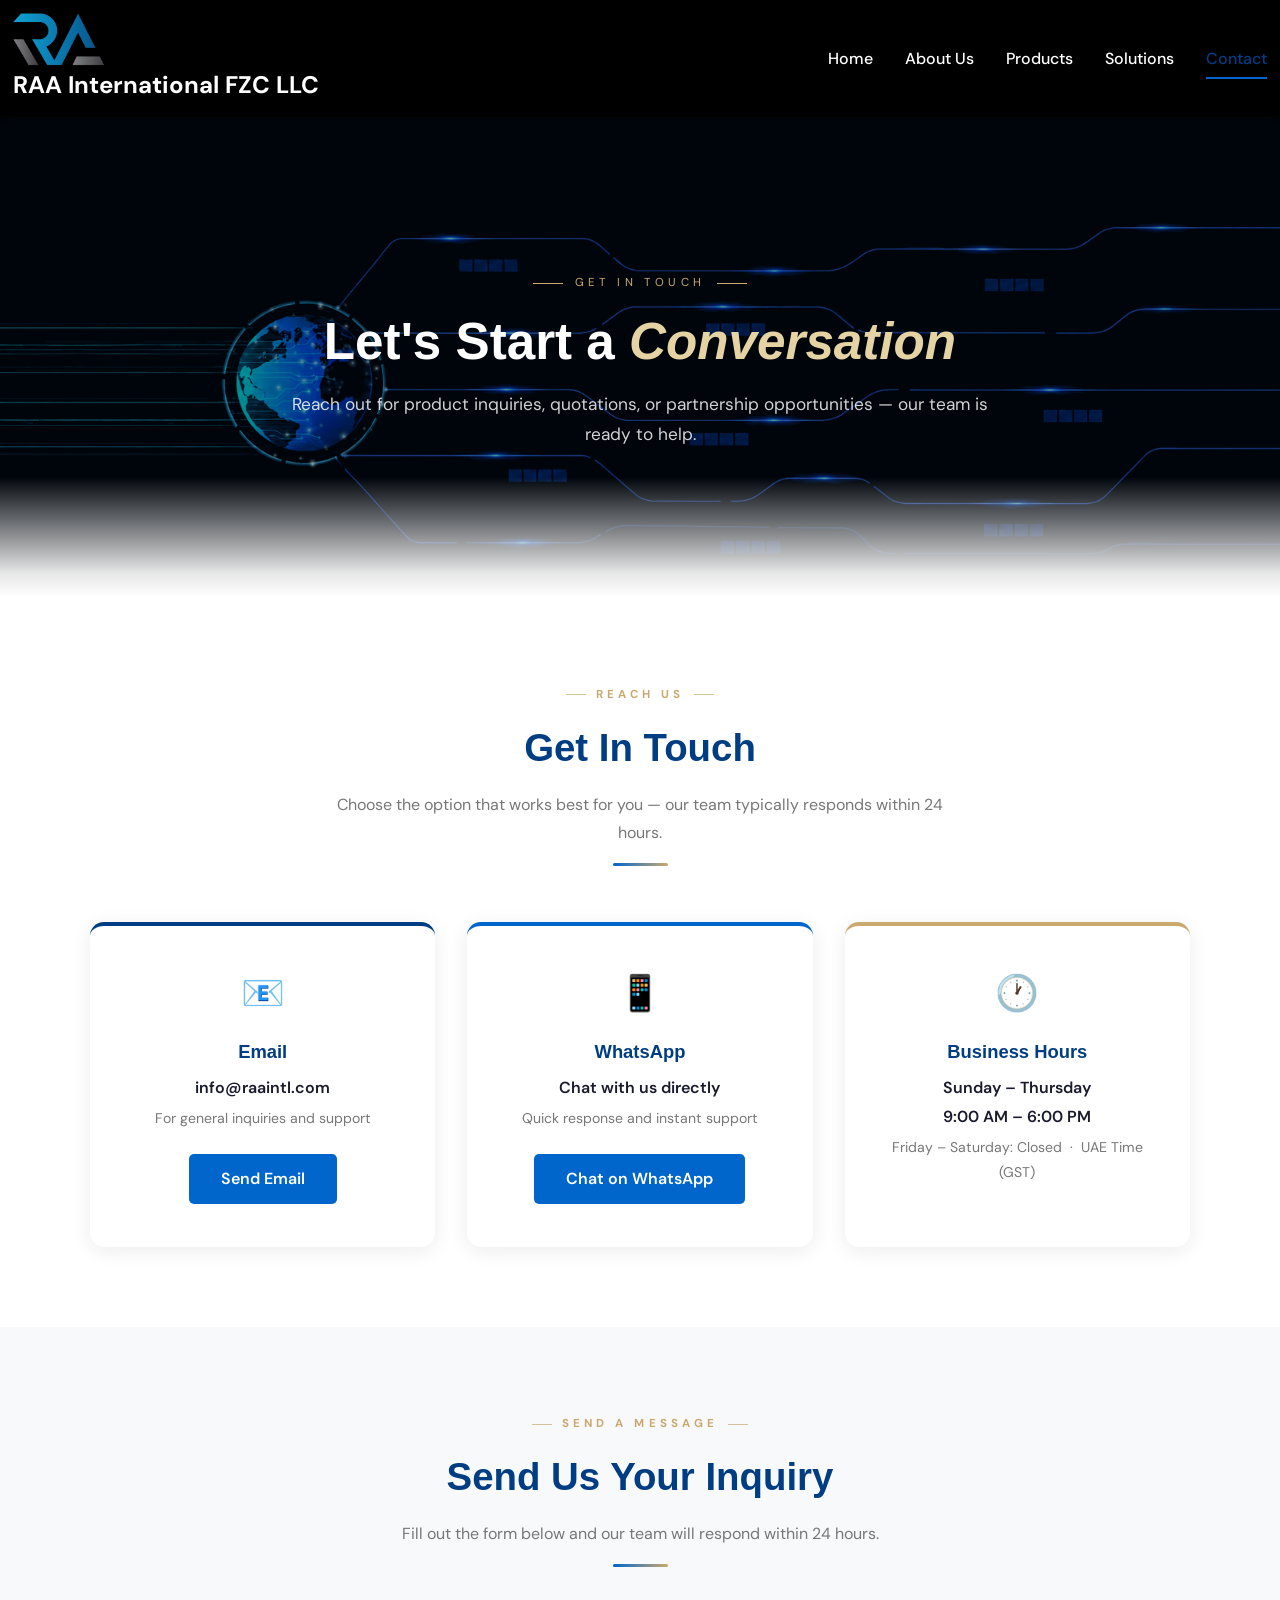
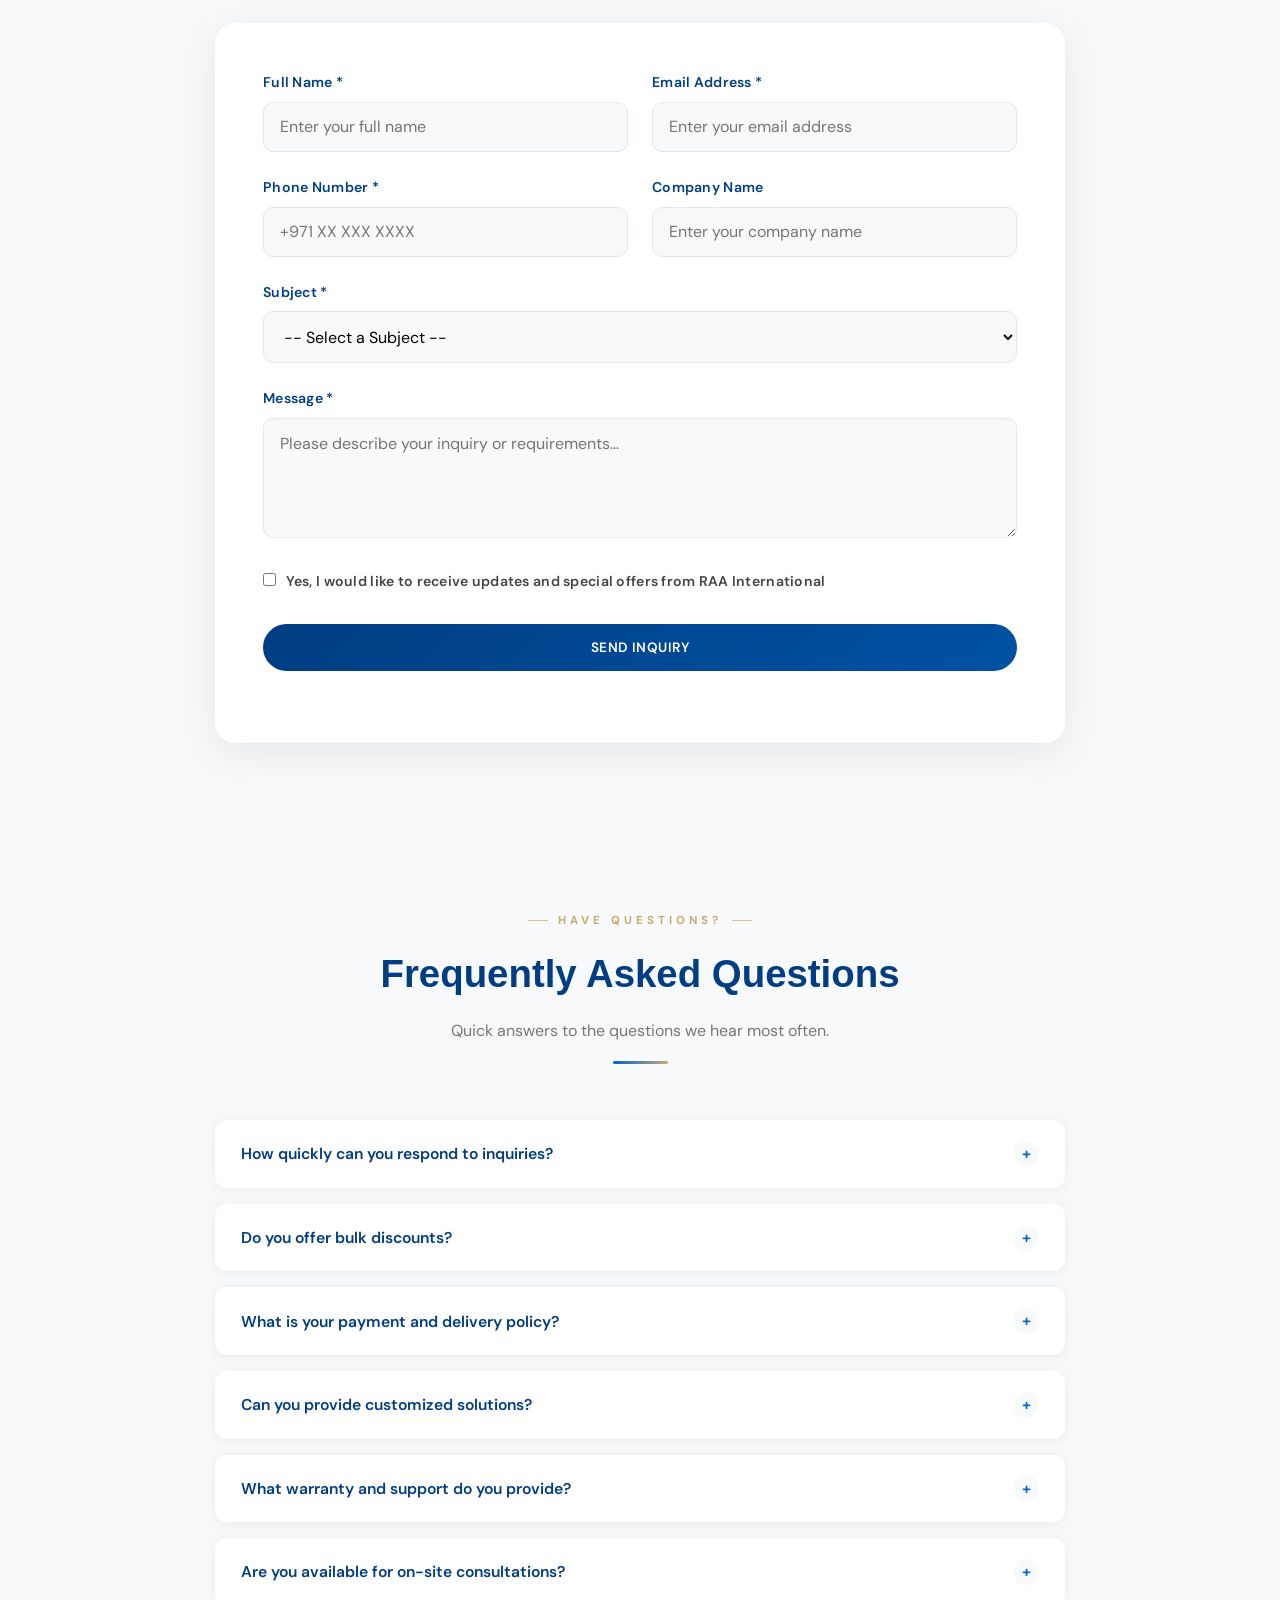
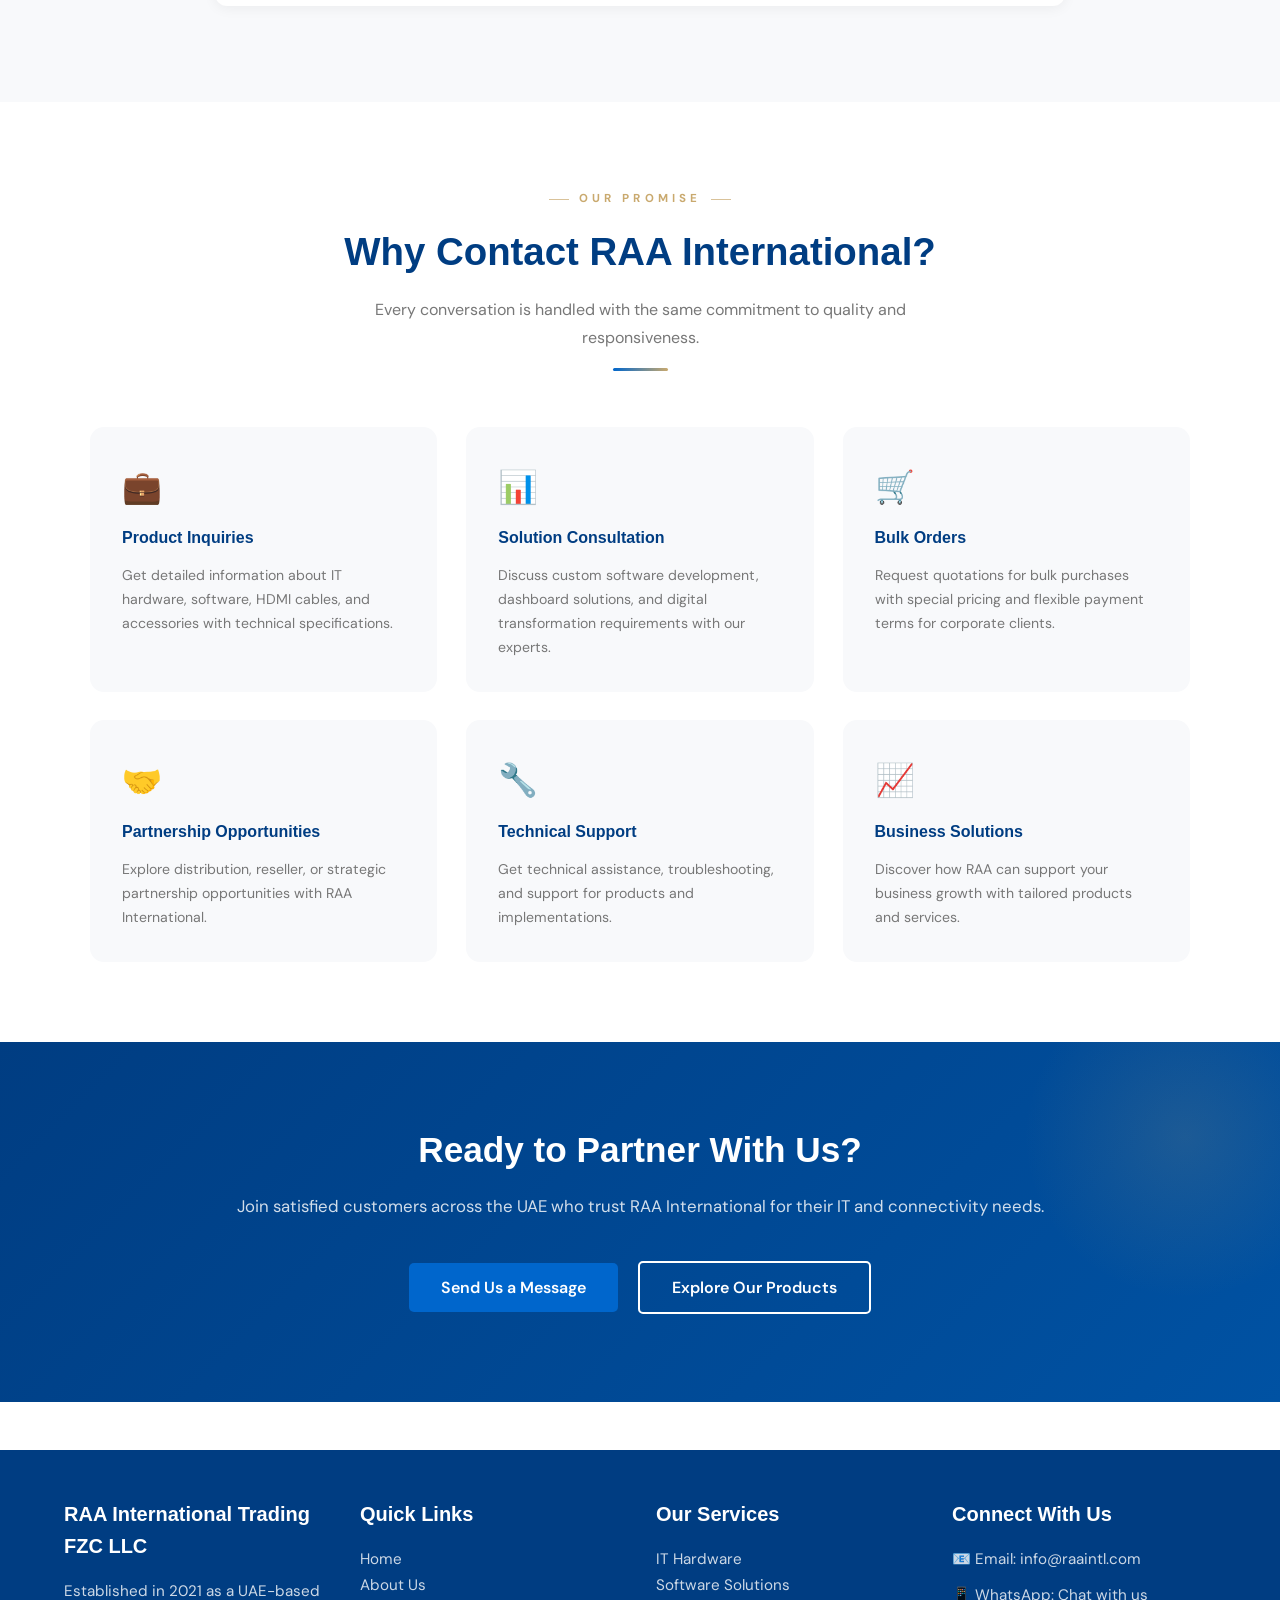
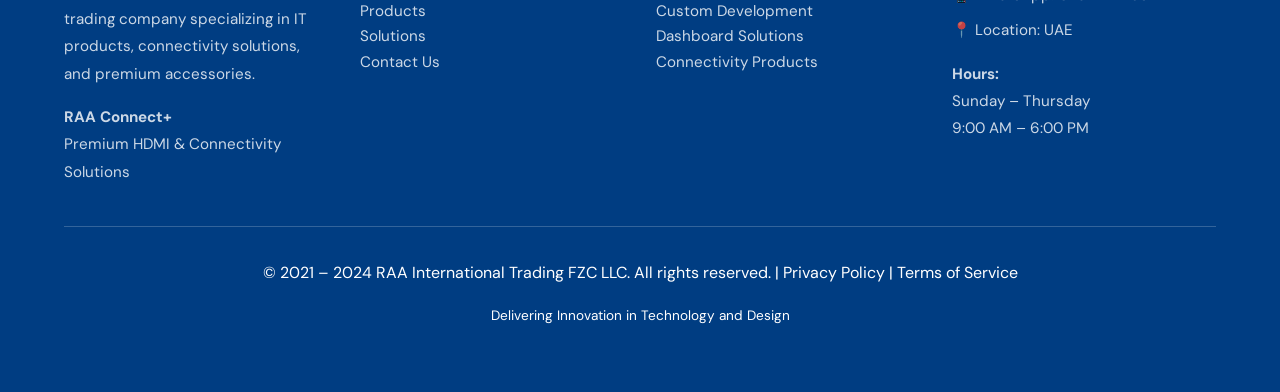
==== commit c0cdec44: "Add files via upload" ====
--- a/contact.html
+++ b/contact.html
@@ -38,20 +38,29 @@
             width: 100vw;
             left: 50%;
             margin-left: -50vw;
-            padding: 7rem 5% 8rem;
+            height: 480px;
             overflow: hidden;
-            background: linear-gradient(160deg, #000c1a 0%, #002055 55%, #003D82 100%);
-            text-align: center;
-        }
-
-        .con-hero::before {
-            content: "";
+            background: #000c1a;
+        }
+
+        .con-hero-bg {
+            width: 100%;
+            height: 100%;
+            object-fit: cover;
+            object-position: center;
+            opacity: 0.55;
+            display: block;
+        }
+
+        .con-hero-overlay {
             position: absolute;
             inset: 0;
-            background-image:
-                radial-gradient(circle at 15% 20%, rgba(201, 169, 110, 0.15) 0%, transparent 40%),
-                radial-gradient(circle at 85% 80%, rgba(0, 102, 204, 0.25) 0%, transparent 45%);
-            pointer-events: none;
+
+            display: flex;
+            align-items: center;
+            justify-content: center;
+            text-align: center;
+            padding: 0 5%;
         }
 
         .con-hero-content {
@@ -109,7 +118,7 @@
             width: 100%;
             height: 120px;
             background: linear-gradient(to bottom, transparent 0%, rgba(255, 255, 255, 0.9) 80%, #fff 100%);
-            z-index: 1;
+            z-index: 5;
             pointer-events: none;
         }
 
@@ -447,11 +456,19 @@
             .why-grid {
                 grid-template-columns: 1fr 1fr;
             }
+
+            .con-hero {
+                height: 420px;
+            }
         }
 
         @media (max-width: 480px) {
             .why-grid {
                 grid-template-columns: 1fr;
+            }
+
+            .con-hero {
+                height: 380px;
             }
         }
 
@@ -525,11 +542,14 @@
 
     <!-- ==================== HERO ==================== -->
     <div class="con-hero">
-        <div class="con-hero-content">
-            <div class="con-hero-eyebrow">Get In Touch</div>
-            <h1>Let's Start a <em>Conversation</em></h1>
-            <p>Reach out for product inquiries, quotations, or partnership opportunities — our team is ready to
-                help.</p>
+        <img src="images/About_Us_V10.png" alt="Contact RAA International" class="con-hero-bg">
+        <div class="con-hero-overlay">
+            <div class="con-hero-content">
+                <div class="con-hero-eyebrow">Get In Touch</div>
+                <h1>Let's Start a <em>Conversation</em></h1>
+                <p>Reach out for product inquiries, quotations, or partnership opportunities — our team is ready to
+                    help.</p>
+            </div>
         </div>
     </div>
 
@@ -556,8 +576,8 @@
                 <h3>WhatsApp</h3>
                 <p class="con-info-main">Chat with us directly</p>
                 <p class="con-info-sub">Quick response and instant support</p>
-                <a href="https://wa.me/971503212721" class="cta-button"
-                    style="display: inline-block; margin: 0;">Chat on WhatsApp</a>
+                <a href="https://wa.me/971503212721" class="cta-button" style="display: inline-block; margin: 0;">Chat
+                    on WhatsApp</a>
             </div>
             <div class="con-info-card reveal">
                 <div class="con-info-icon">🕐</div>
@@ -617,8 +637,8 @@
 
                     <div class="form-group full">
                         <label for="message">Message *</label>
-                        <textarea id="message" name="message" placeholder="Please describe your inquiry or requirements..."
-                            required></textarea>
+                        <textarea id="message" name="message"
+                            placeholder="Please describe your inquiry or requirements..." required></textarea>
                     </div>
 
                     <div class="form-group full">
@@ -916,4 +936,4 @@
     </script>
 </body>
 
-</html>
+</html>
